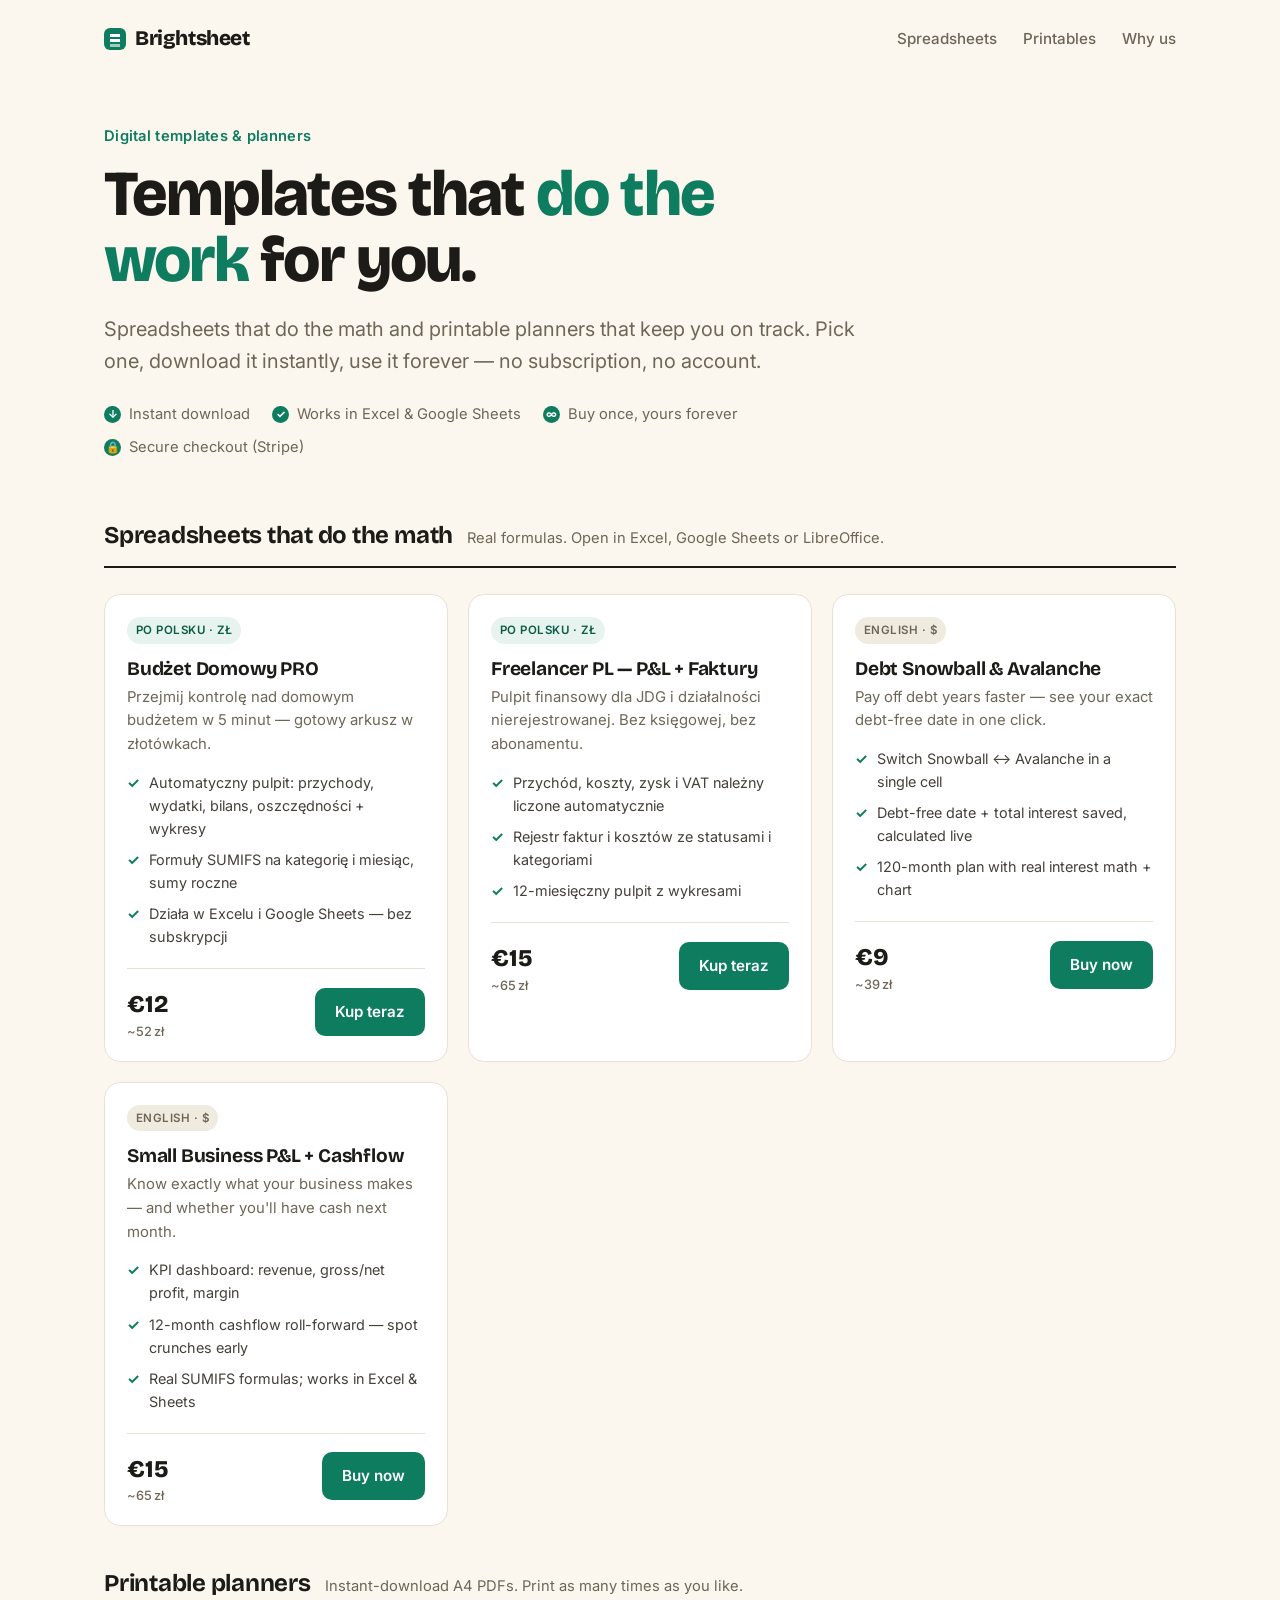
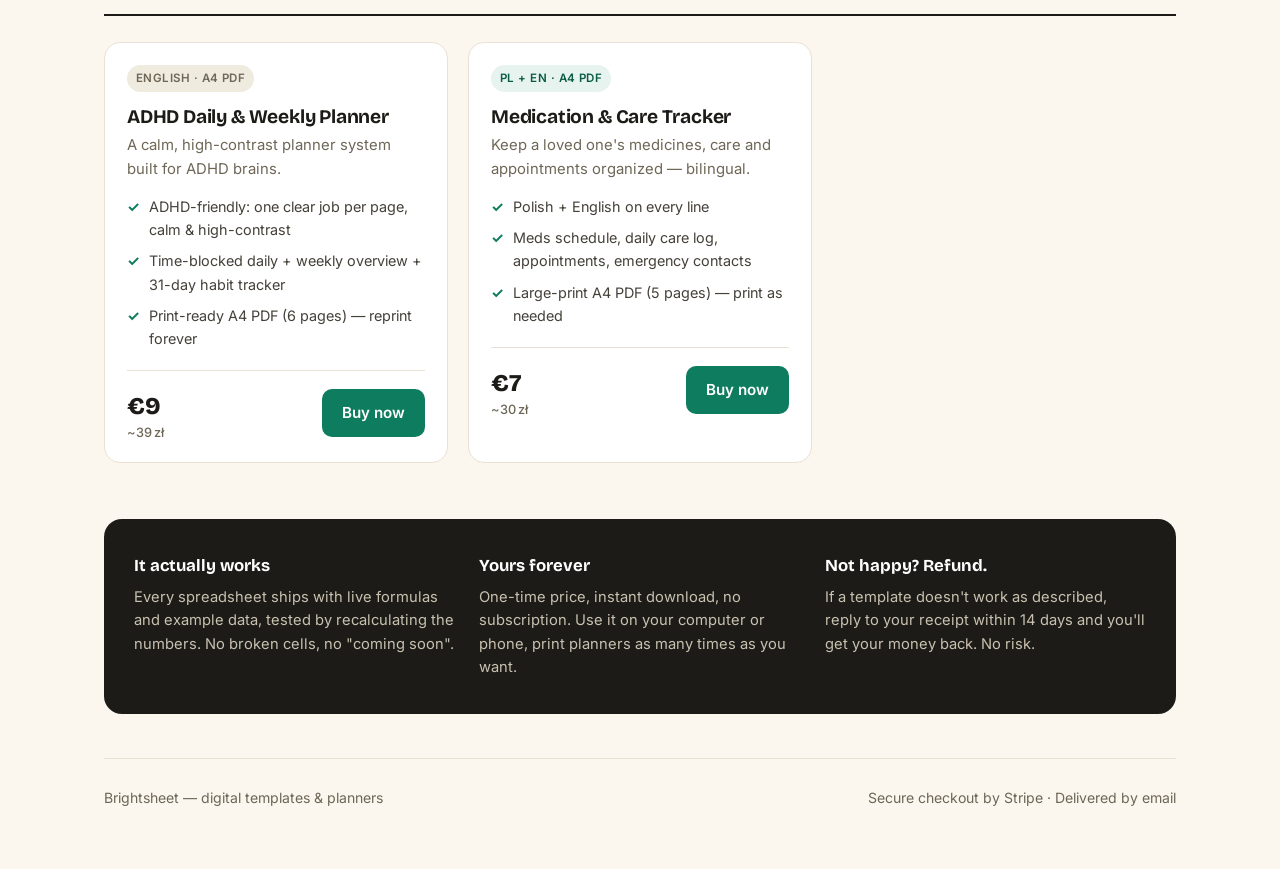
==== index.html @ 7591a25f "Brightsheet storefront: 6 digital products with live Stripe checkout Co-Authored-By: Claude Opus 4.8" ====
<!DOCTYPE html>
<html lang="en">
<head>
<script>document.documentElement.classList.add("js");</script>
<meta charset="UTF-8" />
<meta name="viewport" content="width=device-width, initial-scale=1.0" />
<title>Brightsheet — templates &amp; planners that do the work for you</title>
<meta name="description" content="Spreadsheets that do the math and printable planners that keep you on track. Instant download, works in Excel & Google Sheets, yours forever." />
<meta property="og:type" content="website" />
<meta property="og:title" content="Brightsheet — templates & planners that do the work for you" />
<meta property="og:description" content="Budget, freelancer P&L, debt payoff, small-business cashflow, ADHD planner, care tracker. Instant download. Works in Excel & Google Sheets." />
<meta property="og:url" content="https://dismaaay.github.io/brightsheet/" />
<meta name="twitter:card" content="summary_large_image" />
<link rel="preconnect" href="https://fonts.googleapis.com" />
<link rel="preconnect" href="https://fonts.gstatic.com" crossorigin />
<link href="https://fonts.googleapis.com/css2?family=Bricolage+Grotesque:opsz,wght@12..96,500;12..96,700;12..96,800&family=Inter:wght@400;500;600&display=swap" rel="stylesheet" />
<style>
  :root {
    --paper: #FBF7EF;
    --card: #FFFFFF;
    --ink: #1C1B17;
    --muted: #6E6757;
    --line: #E9E1D3;
    --green: #0E7C5E;
    --green-deep: #0A5C45;
    --amber: #E9A23B;
    --display: "Bricolage Grotesque", system-ui, sans-serif;
    --body: "Inter", system-ui, sans-serif;
    --maxw: 1120px;
  }
  * { box-sizing: border-box; margin: 0; padding: 0; }
  html { scroll-behavior: smooth; }
  body { background: var(--paper); color: var(--ink); font-family: var(--body); line-height: 1.6; -webkit-font-smoothing: antialiased; }
  ::selection { background: var(--green); color: #fff; }
  .wrap { max-width: var(--maxw); margin: 0 auto; padding: 0 24px; }
  a { color: inherit; }

  header.nav { display: flex; align-items: center; justify-content: space-between; padding: 22px 0; }
  .brand { font-family: var(--display); font-weight: 800; font-size: 1.3rem; letter-spacing: -0.02em; display: flex; align-items: center; gap: 9px; }
  .brand .mark { width: 22px; height: 22px; border-radius: 6px; background: var(--green); display: inline-block; position: relative; }
  .brand .mark::after { content: ""; position: absolute; inset: 6px 6px auto 6px; height: 3px; background: #fff; box-shadow: 0 5px 0 #fff, 0 10px 0 rgba(255,255,255,.6); }
  .nav .links a { text-decoration: none; color: var(--muted); margin-left: 22px; font-size: 0.95rem; font-weight: 500; }
  .nav .links a:hover { color: var(--ink); }
  @media (max-width: 620px){ .nav .links { display: none; } }

  /* hero */
  .hero { padding: 48px 0 26px; max-width: 760px; }
  .eyebrow { font-weight: 600; color: var(--green); letter-spacing: 0.02em; font-size: 0.92rem; }
  .hero h1 { font-family: var(--display); font-weight: 800; font-size: clamp(2.3rem, 6vw, 4rem); line-height: 1.03; letter-spacing: -0.03em; margin: 12px 0 0; }
  .hero h1 em { font-style: normal; color: var(--green); }
  .hero p { color: var(--muted); font-size: clamp(1.05rem, 1.7vw, 1.25rem); margin-top: 20px; max-width: 60ch; }
  .trust { display: flex; flex-wrap: wrap; gap: 10px 22px; margin-top: 26px; font-size: 0.92rem; color: var(--muted); }
  .trust span { display: inline-flex; align-items: center; gap: 8px; }
  .trust .tick { width: 17px; height: 17px; border-radius: 50%; background: var(--green); color: #fff; display: inline-grid; place-items: center; font-size: 11px; font-weight: 700; }

  /* category */
  .cat { padding: 30px 0 8px; }
  .cat-head { display: flex; align-items: baseline; gap: 14px; border-bottom: 2px solid var(--ink); padding-bottom: 12px; margin-bottom: 26px; }
  .cat-head h2 { font-family: var(--display); font-weight: 700; font-size: 1.5rem; letter-spacing: -0.01em; }
  .cat-head .note { color: var(--muted); font-size: 0.92rem; }

  .grid { display: grid; grid-template-columns: repeat(3, 1fr); gap: 20px; }
  @media (max-width: 900px){ .grid { grid-template-columns: 1fr 1fr; } }
  @media (max-width: 620px){ .grid { grid-template-columns: 1fr; } }

  .card { background: var(--card); border: 1px solid var(--line); border-radius: 16px; padding: 22px; display: flex; flex-direction: column; transition: transform .18s ease, box-shadow .18s ease; }
  .card:hover { transform: translateY(-3px); box-shadow: 0 18px 40px -22px rgba(28,27,23,.35); }
  .card .tag { align-self: flex-start; font-size: 0.72rem; font-weight: 600; letter-spacing: 0.04em; text-transform: uppercase; padding: 4px 9px; border-radius: 999px; background: #F0EBDF; color: var(--muted); }
  .card .tag.pl { background: #E7F3EE; color: var(--green-deep); }
  .card h3 { font-family: var(--display); font-weight: 700; font-size: 1.2rem; letter-spacing: -0.01em; margin: 14px 0 6px; line-height: 1.15; }
  .card .sub { color: var(--muted); font-size: 0.93rem; }
  .card ul { list-style: none; margin: 14px 0 0; display: flex; flex-direction: column; gap: 8px; }
  .card li { position: relative; padding-left: 22px; font-size: 0.9rem; color: #45413a; }
  .card li::before { content: "✓"; position: absolute; left: 0; color: var(--green); font-weight: 700; }
  .card .buy { margin-top: 20px; display: flex; align-items: center; justify-content: space-between; gap: 12px; padding-top: 16px; border-top: 1px solid var(--line); }
  .price { font-family: var(--display); font-weight: 800; font-size: 1.5rem; letter-spacing: -0.01em; }
  .price small { font-family: var(--body); font-weight: 500; font-size: 0.8rem; color: var(--muted); display: block; line-height: 1; margin-top: 2px; }
  .btn { background: var(--green); color: #fff; text-decoration: none; font-weight: 600; font-size: 0.95rem; padding: 12px 20px; border-radius: 10px; white-space: nowrap; transition: background .18s; }
  .btn:hover { background: var(--green-deep); }

  /* guarantee band */
  .band { margin: 48px 0 10px; background: var(--ink); color: #F5F0E6; border-radius: 18px; padding: 34px 30px; display: grid; grid-template-columns: repeat(3,1fr); gap: 24px; }
  @media (max-width: 760px){ .band { grid-template-columns: 1fr; } }
  .band h4 { font-family: var(--display); font-weight: 700; font-size: 1.05rem; margin-bottom: 6px; color: #fff; }
  .band p { color: #C9C1B0; font-size: 0.92rem; }

  footer { margin-top: 44px; padding: 28px 0 60px; border-top: 1px solid var(--line); color: var(--muted); font-size: 0.88rem; display: flex; justify-content: space-between; flex-wrap: wrap; gap: 10px; }

  html.js .reveal { opacity: 0; transform: translateY(16px); transition: opacity .6s ease, transform .6s ease; }
  html.js .reveal.in { opacity: 1; transform: none; }
  @media (prefers-reduced-motion: reduce){ *,*::before,*::after{ animation:none!important; transition:none!important; } html.js .reveal{ opacity:1; transform:none; } html{ scroll-behavior:auto; } }
  :focus-visible { outline: 2px solid var(--green); outline-offset: 3px; border-radius: 6px; }
</style>
</head>
<body>
<div class="wrap">
  <header class="nav">
    <div class="brand"><span class="mark" aria-hidden="true"></span> Brightsheet</div>
    <nav class="links" aria-label="Primary">
      <a href="#spreadsheets">Spreadsheets</a>
      <a href="#printables">Printables</a>
      <a href="#guarantee">Why us</a>
    </nav>
  </header>

  <section class="hero">
    <div class="eyebrow">Digital templates &amp; planners</div>
    <h1>Templates that <em>do the work</em> for you.</h1>
    <p>Spreadsheets that do the math and printable planners that keep you on track. Pick one, download it instantly, use it forever — no subscription, no account.</p>
    <div class="trust">
      <span><span class="tick">↓</span> Instant download</span>
      <span><span class="tick">✓</span> Works in Excel &amp; Google Sheets</span>
      <span><span class="tick">∞</span> Buy once, yours forever</span>
      <span><span class="tick">🔒</span> Secure checkout (Stripe)</span>
    </div>
  </section>

  <!-- SPREADSHEETS -->
  <section class="cat" id="spreadsheets">
    <div class="cat-head"><h2>Spreadsheets that do the math</h2><span class="note">Real formulas. Open in Excel, Google Sheets or LibreOffice.</span></div>
    <div class="grid">

      <article class="card reveal">
        <span class="tag pl">Po polsku · zł</span>
        <h3>Budżet Domowy PRO</h3>
        <p class="sub">Przejmij kontrolę nad domowym budżetem w 5 minut — gotowy arkusz w złotówkach.</p>
        <ul>
          <li>Automatyczny pulpit: przychody, wydatki, bilans, oszczędności + wykresy</li>
          <li>Formuły SUMIFS na kategorię i miesiąc, sumy roczne</li>
          <li>Działa w Excelu i Google Sheets — bez subskrypcji</li>
        </ul>
        <div class="buy">
          <div class="price">€12<small>~52 zł</small></div>
          <a class="btn" href="https://buy.stripe.com/14A3cwc358R63Hp0Ov1gs04">Kup teraz</a>
        </div>
      </article>

      <article class="card reveal">
        <span class="tag pl">Po polsku · zł</span>
        <h3>Freelancer PL — P&amp;L + Faktury</h3>
        <p class="sub">Pulpit finansowy dla JDG i działalności nierejestrowanej. Bez księgowej, bez abonamentu.</p>
        <ul>
          <li>Przychód, koszty, zysk i VAT należny liczone automatycznie</li>
          <li>Rejestr faktur i kosztów ze statusami i kategoriami</li>
          <li>12-miesięczny pulpit z wykresami</li>
        </ul>
        <div class="buy">
          <div class="price">€15<small>~65 zł</small></div>
          <a class="btn" href="https://buy.stripe.com/bJecN6ffh4AQcdV8gX1gs05">Kup teraz</a>
        </div>
      </article>

      <article class="card reveal">
        <span class="tag">English · $</span>
        <h3>Debt Snowball &amp; Avalanche</h3>
        <p class="sub">Pay off debt years faster — see your exact debt-free date in one click.</p>
        <ul>
          <li>Switch Snowball ↔ Avalanche in a single cell</li>
          <li>Debt-free date + total interest saved, calculated live</li>
          <li>120-month plan with real interest math + chart</li>
        </ul>
        <div class="buy">
          <div class="price">€9<small>~39 zł</small></div>
          <a class="btn" href="https://buy.stripe.com/5kQ00k6IL5EU4Lt0Ov1gs06">Buy now</a>
        </div>
      </article>

      <article class="card reveal">
        <span class="tag">English · $</span>
        <h3>Small Business P&amp;L + Cashflow</h3>
        <p class="sub">Know exactly what your business makes — and whether you'll have cash next month.</p>
        <ul>
          <li>KPI dashboard: revenue, gross/net profit, margin</li>
          <li>12-month cashflow roll-forward — spot crunches early</li>
          <li>Real SUMIFS formulas; works in Excel &amp; Sheets</li>
        </ul>
        <div class="buy">
          <div class="price">€15<small>~65 zł</small></div>
          <a class="btn" href="https://buy.stripe.com/9B66oI3wz2sI7XFgNt1gs09">Buy now</a>
        </div>
      </article>

    </div>
  </section>

  <!-- PRINTABLES -->
  <section class="cat" id="printables">
    <div class="cat-head"><h2>Printable planners</h2><span class="note">Instant-download A4 PDFs. Print as many times as you like.</span></div>
    <div class="grid">

      <article class="card reveal">
        <span class="tag">English · A4 PDF</span>
        <h3>ADHD Daily &amp; Weekly Planner</h3>
        <p class="sub">A calm, high-contrast planner system built for ADHD brains.</p>
        <ul>
          <li>ADHD-friendly: one clear job per page, calm &amp; high-contrast</li>
          <li>Time-blocked daily + weekly overview + 31-day habit tracker</li>
          <li>Print-ready A4 PDF (6 pages) — reprint forever</li>
        </ul>
        <div class="buy">
          <div class="price">€9<small>~39 zł</small></div>
          <a class="btn" href="https://buy.stripe.com/3cI9AU0kn3wMgubgNt1gs07">Buy now</a>
        </div>
      </article>

      <article class="card reveal">
        <span class="tag pl">PL + EN · A4 PDF</span>
        <h3>Medication &amp; Care Tracker</h3>
        <p class="sub">Keep a loved one's medicines, care and appointments organized — bilingual.</p>
        <ul>
          <li>Polish + English on every line</li>
          <li>Meds schedule, daily care log, appointments, emergency contacts</li>
          <li>Large-print A4 PDF (5 pages) — print as needed</li>
        </ul>
        <div class="buy">
          <div class="price">€7<small>~30 zł</small></div>
          <a class="btn" href="https://buy.stripe.com/dRm7sM0kn9VacdV2WD1gs08">Buy now</a>
        </div>
      </article>

    </div>
  </section>

  <!-- GUARANTEE -->
  <section class="band" id="guarantee">
    <div>
      <h4>It actually works</h4>
      <p>Every spreadsheet ships with live formulas and example data, tested by recalculating the numbers. No broken cells, no "coming soon".</p>
    </div>
    <div>
      <h4>Yours forever</h4>
      <p>One-time price, instant download, no subscription. Use it on your computer or phone, print planners as many times as you want.</p>
    </div>
    <div>
      <h4>Not happy? Refund.</h4>
      <p>If a template doesn't work as described, reply to your receipt within 14 days and you'll get your money back. No risk.</p>
    </div>
  </section>

  <footer>
    <span>Brightsheet — digital templates &amp; planners</span>
    <span>Secure checkout by Stripe · Delivered by email</span>
  </footer>
</div>
<script>
  (function(){ var io=new IntersectionObserver(function(es){es.forEach(function(e){if(e.isIntersecting){e.target.classList.add("in");io.unobserve(e.target);}})},{threshold:0.12}); document.querySelectorAll(".reveal").forEach(function(el){io.observe(el);}); })();
</script>
</body>
</html>
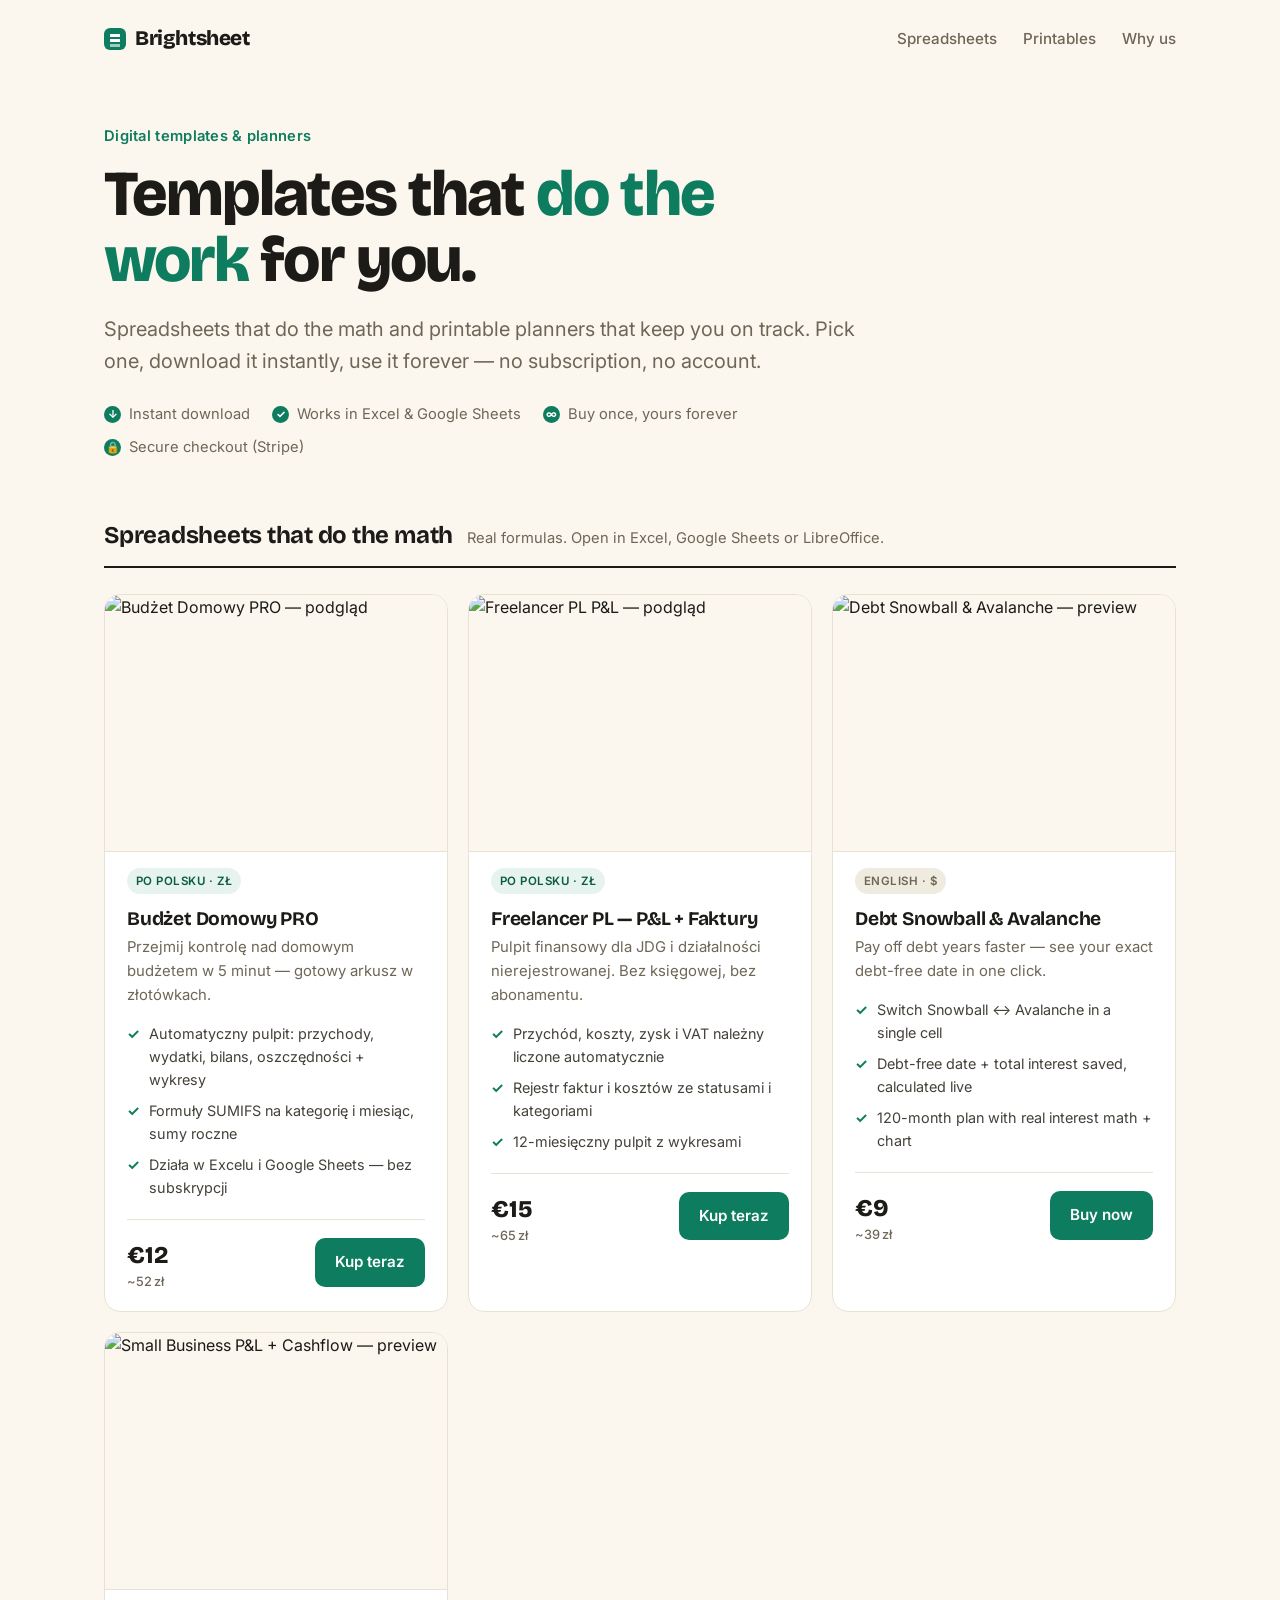
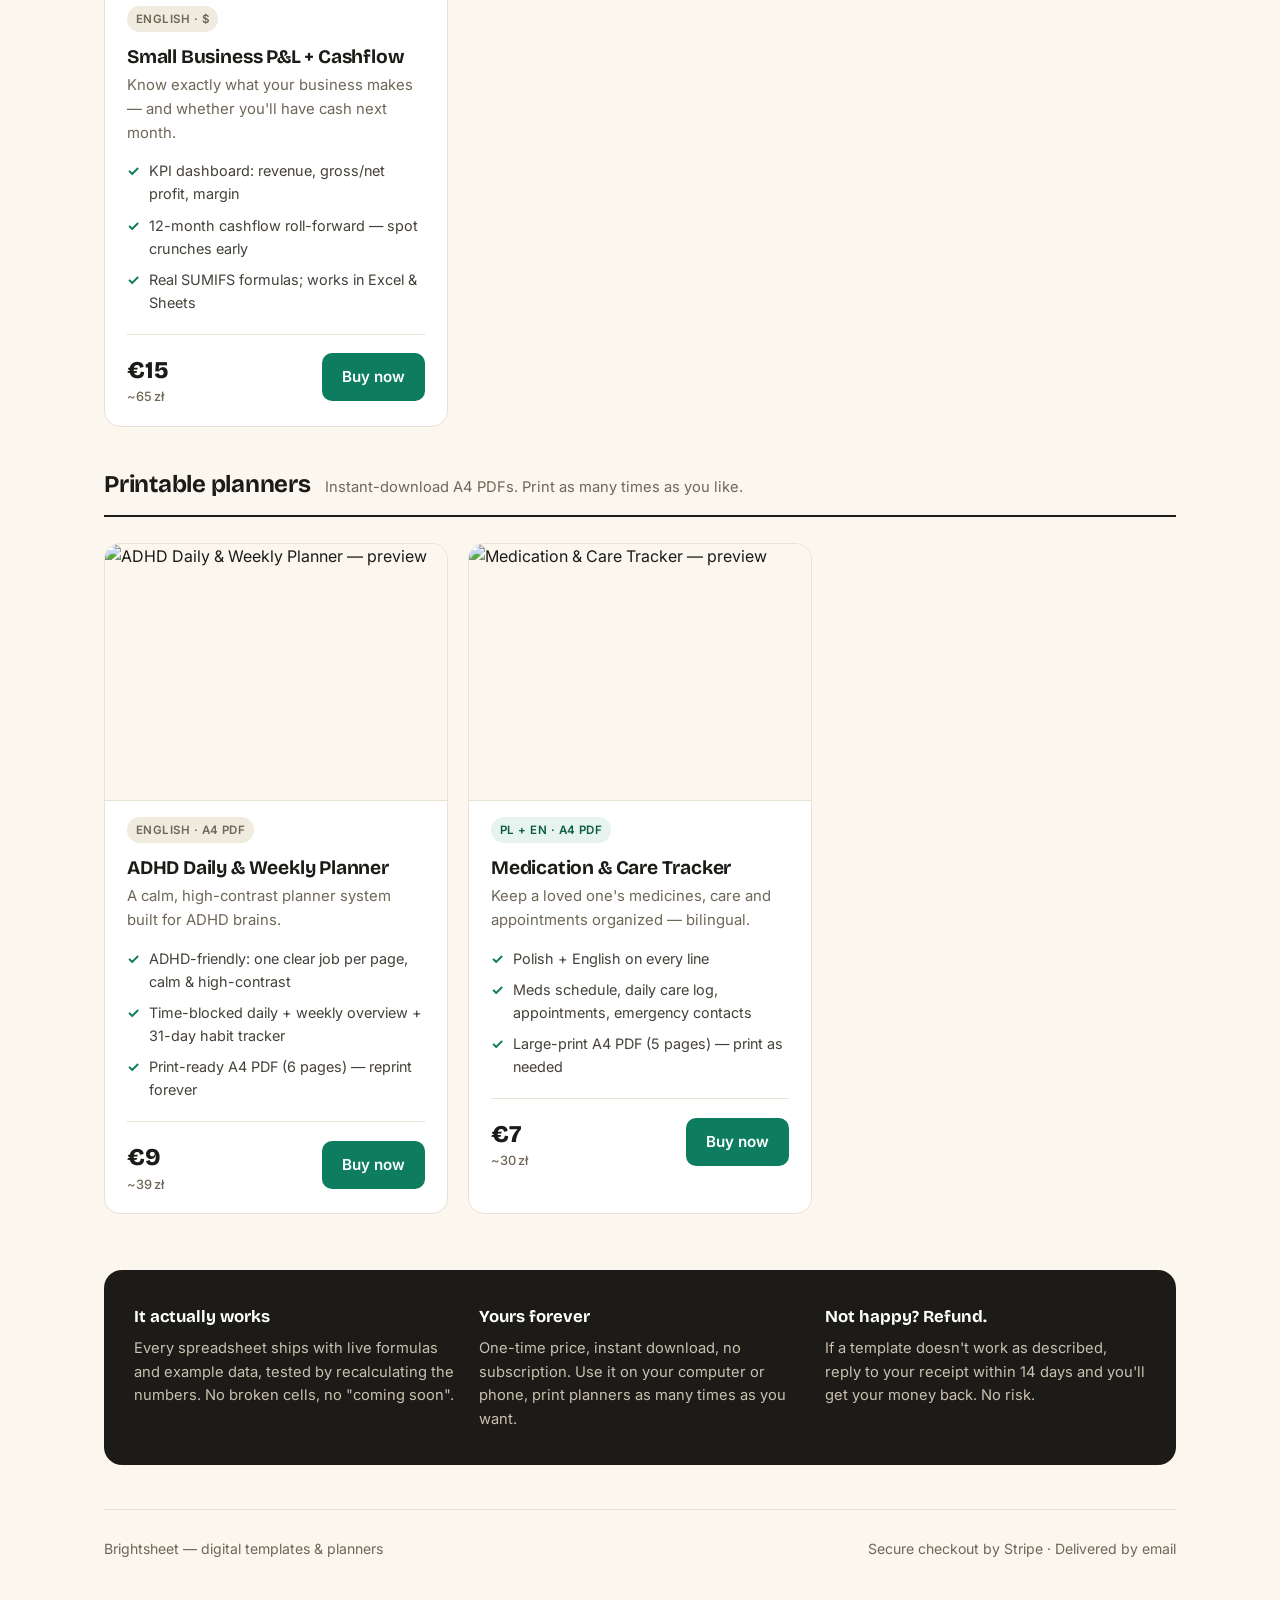
==== commit 5ba295ad: "Add product cover images to store cards" ====
--- a/index.html
+++ b/index.html
@@ -67,6 +67,7 @@
   .card:hover { transform: translateY(-3px); box-shadow: 0 18px 40px -22px rgba(28,27,23,.35); }
   .card .tag { align-self: flex-start; font-size: 0.72rem; font-weight: 600; letter-spacing: 0.04em; text-transform: uppercase; padding: 4px 9px; border-radius: 999px; background: #F0EBDF; color: var(--muted); }
   .card .tag.pl { background: #E7F3EE; color: var(--green-deep); }
+  .card .thumb { width: calc(100% + 44px); margin: -22px -22px 16px -22px; display: block; aspect-ratio: 1200 / 900; object-fit: cover; border-radius: 15px 15px 0 0; border-bottom: 1px solid var(--line); background: var(--paper); }
   .card h3 { font-family: var(--display); font-weight: 700; font-size: 1.2rem; letter-spacing: -0.01em; margin: 14px 0 6px; line-height: 1.15; }
   .card .sub { color: var(--muted); font-size: 0.93rem; }
   .card ul { list-style: none; margin: 14px 0 0; display: flex; flex-direction: column; gap: 8px; }
@@ -121,6 +122,7 @@
     <div class="grid">
 
       <article class="card reveal">
+        <img class="thumb" src="img/budzet-domowy-pro.png" alt="Budżet Domowy PRO — podgląd" loading="lazy" />
         <span class="tag pl">Po polsku · zł</span>
         <h3>Budżet Domowy PRO</h3>
         <p class="sub">Przejmij kontrolę nad domowym budżetem w 5 minut — gotowy arkusz w złotówkach.</p>
@@ -136,6 +138,7 @@
       </article>
 
       <article class="card reveal">
+        <img class="thumb" src="img/freelancer-pl-pnl.png" alt="Freelancer PL P&amp;L — podgląd" loading="lazy" />
         <span class="tag pl">Po polsku · zł</span>
         <h3>Freelancer PL — P&amp;L + Faktury</h3>
         <p class="sub">Pulpit finansowy dla JDG i działalności nierejestrowanej. Bez księgowej, bez abonamentu.</p>
@@ -151,6 +154,7 @@
       </article>
 
       <article class="card reveal">
+        <img class="thumb" src="img/debt-snowball.png" alt="Debt Snowball &amp; Avalanche — preview" loading="lazy" />
         <span class="tag">English · $</span>
         <h3>Debt Snowball &amp; Avalanche</h3>
         <p class="sub">Pay off debt years faster — see your exact debt-free date in one click.</p>
@@ -166,6 +170,7 @@
       </article>
 
       <article class="card reveal">
+        <img class="thumb" src="img/smallbiz-pnl-en.png" alt="Small Business P&amp;L + Cashflow — preview" loading="lazy" />
         <span class="tag">English · $</span>
         <h3>Small Business P&amp;L + Cashflow</h3>
         <p class="sub">Know exactly what your business makes — and whether you'll have cash next month.</p>
@@ -189,6 +194,7 @@
     <div class="grid">
 
       <article class="card reveal">
+        <img class="thumb" src="img/adhd-daily-planner.png" alt="ADHD Daily &amp; Weekly Planner — preview" loading="lazy" />
         <span class="tag">English · A4 PDF</span>
         <h3>ADHD Daily &amp; Weekly Planner</h3>
         <p class="sub">A calm, high-contrast planner system built for ADHD brains.</p>
@@ -204,6 +210,7 @@
       </article>
 
       <article class="card reveal">
+        <img class="thumb" src="img/care-med-tracker.png" alt="Medication &amp; Care Tracker — preview" loading="lazy" />
         <span class="tag pl">PL + EN · A4 PDF</span>
         <h3>Medication &amp; Care Tracker</h3>
         <p class="sub">Keep a loved one's medicines, care and appointments organized — bilingual.</p>
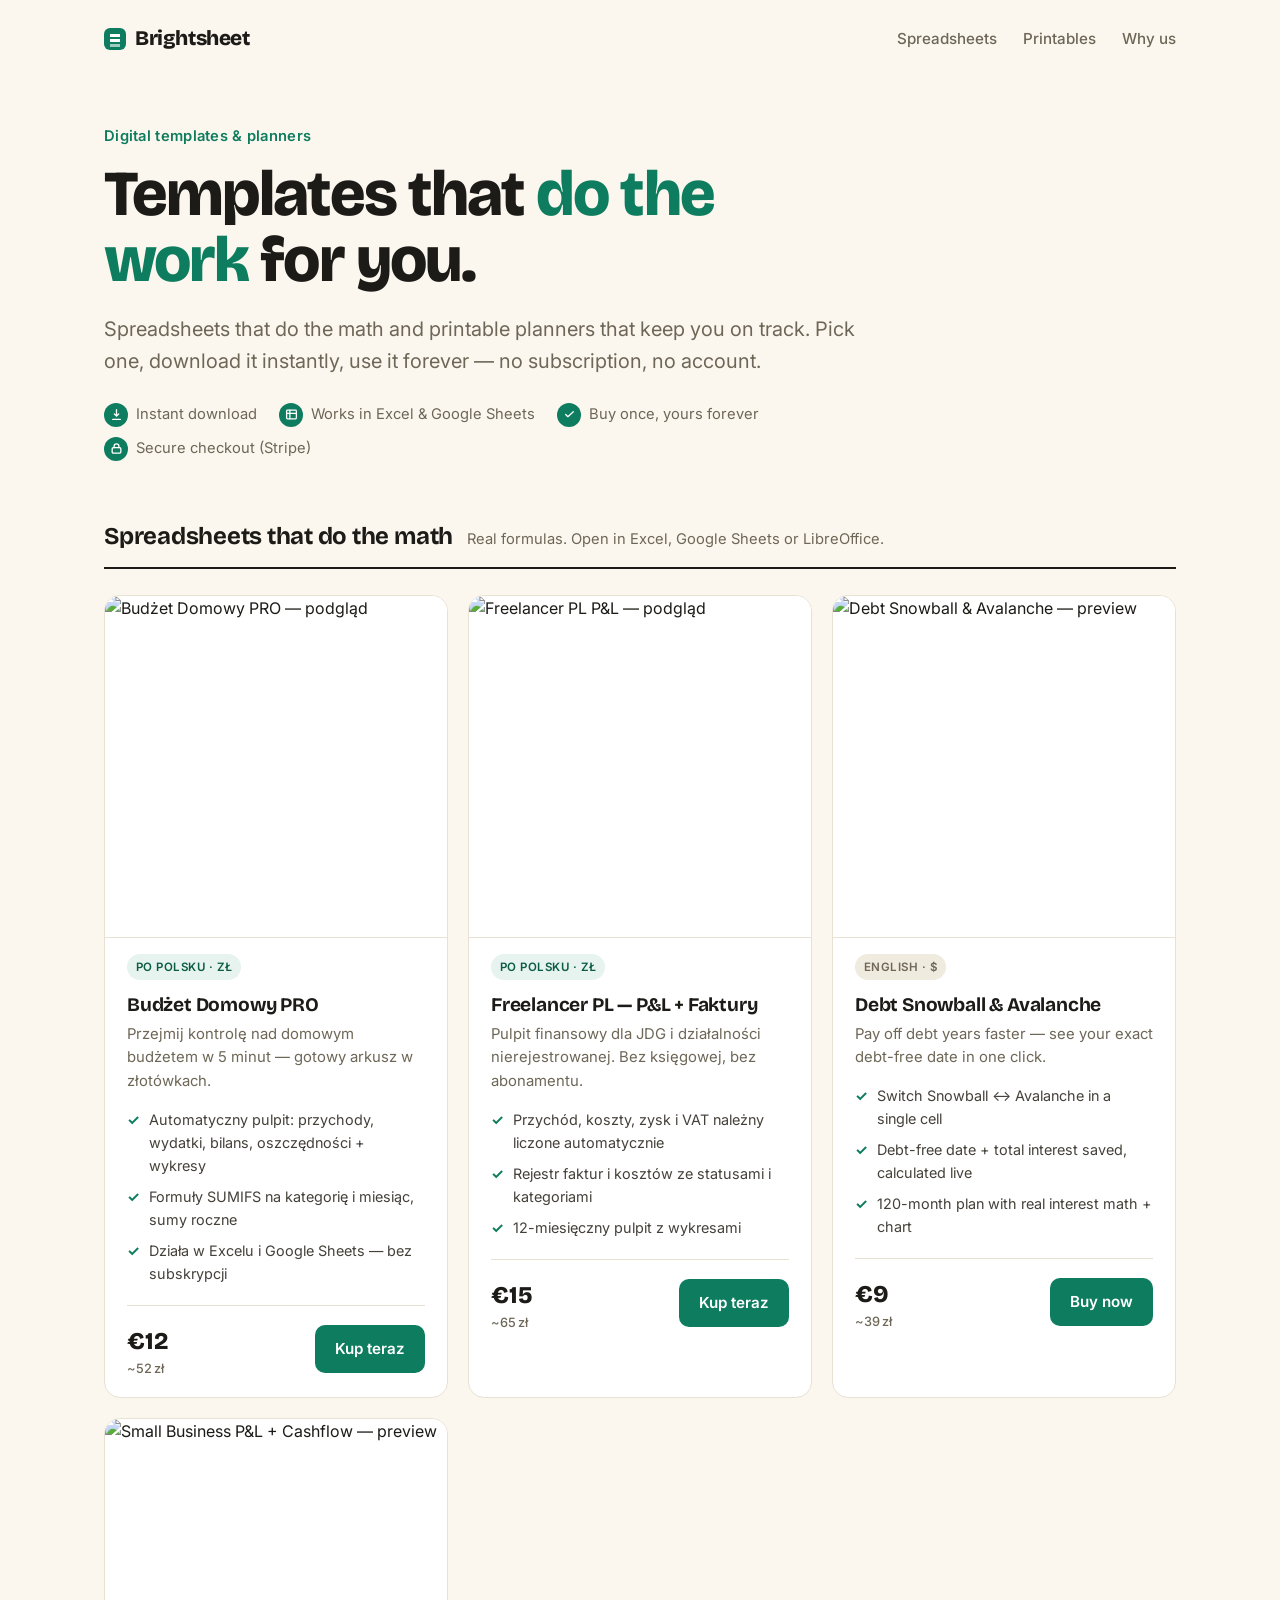
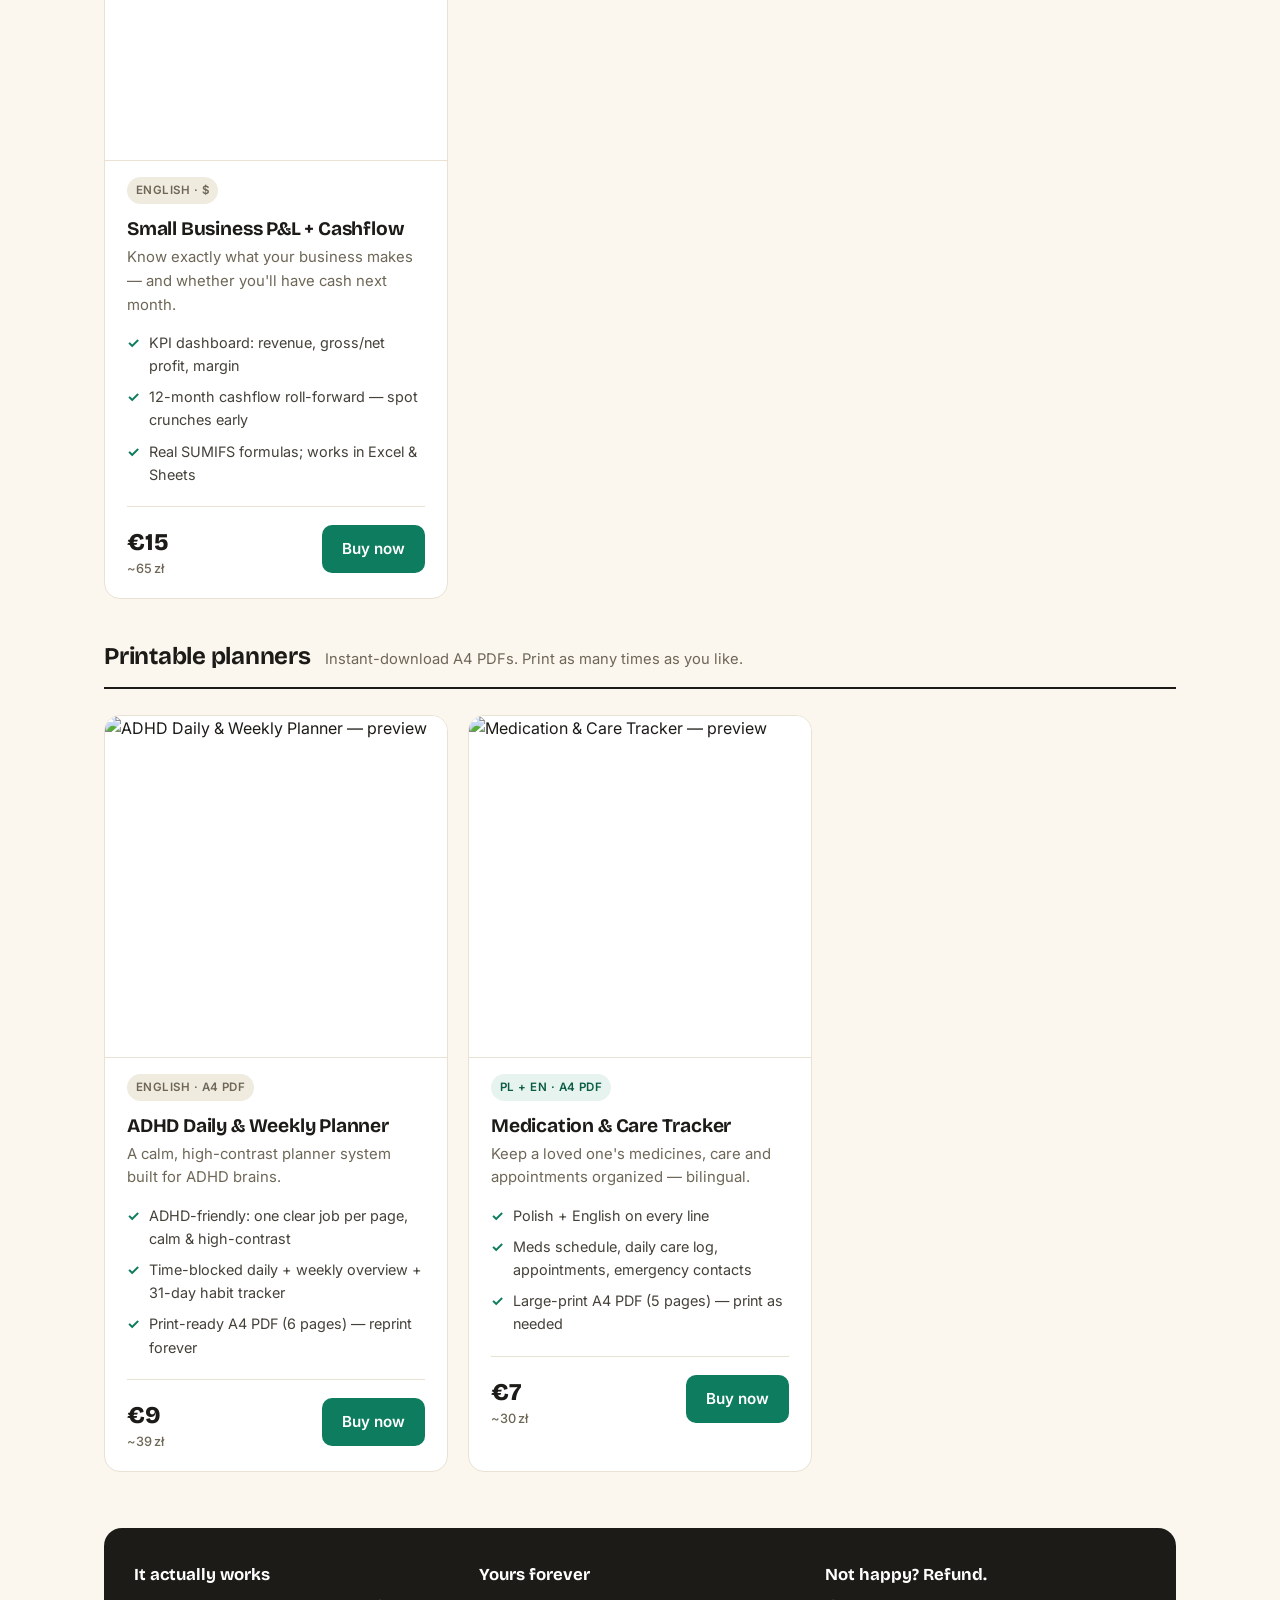
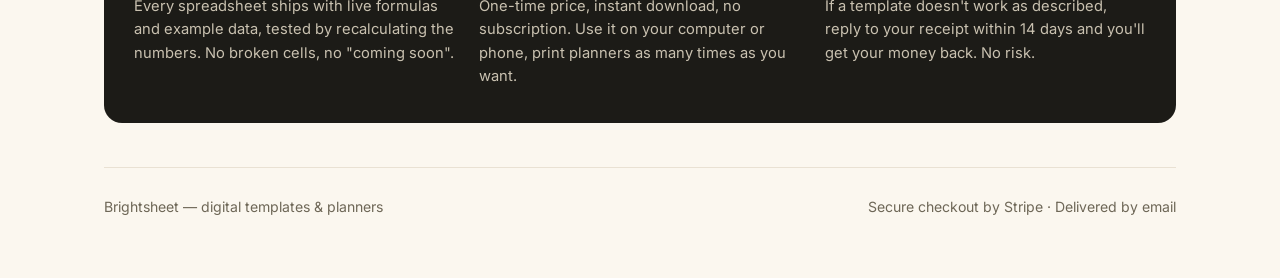
==== commit 53737724: "No-slop pass: real product-render thumbnails + SVG trust icons (square peek)" ====
--- a/index.html
+++ b/index.html
@@ -51,7 +51,9 @@
   .hero p { color: var(--muted); font-size: clamp(1.05rem, 1.7vw, 1.25rem); margin-top: 20px; max-width: 60ch; }
   .trust { display: flex; flex-wrap: wrap; gap: 10px 22px; margin-top: 26px; font-size: 0.92rem; color: var(--muted); }
   .trust span { display: inline-flex; align-items: center; gap: 8px; }
-  .trust .tick { width: 17px; height: 17px; border-radius: 50%; background: var(--green); color: #fff; display: inline-grid; place-items: center; font-size: 11px; font-weight: 700; }
+  .trust .tick { width: 24px; height: 24px; border-radius: 50%; background: var(--green); color: #fff; display: inline-grid; place-items: center; flex: none; }
+  .trust .tick svg { width: 13px; height: 13px; stroke: #fff; fill: none; stroke-width: 2.4; stroke-linecap: round; stroke-linejoin: round; }
+  .trust span { line-height: 1.2; }
 
   /* category */
   .cat { padding: 30px 0 8px; }
@@ -67,7 +69,7 @@
   .card:hover { transform: translateY(-3px); box-shadow: 0 18px 40px -22px rgba(28,27,23,.35); }
   .card .tag { align-self: flex-start; font-size: 0.72rem; font-weight: 600; letter-spacing: 0.04em; text-transform: uppercase; padding: 4px 9px; border-radius: 999px; background: #F0EBDF; color: var(--muted); }
   .card .tag.pl { background: #E7F3EE; color: var(--green-deep); }
-  .card .thumb { width: calc(100% + 44px); margin: -22px -22px 16px -22px; display: block; aspect-ratio: 1200 / 900; object-fit: cover; border-radius: 15px 15px 0 0; border-bottom: 1px solid var(--line); background: var(--paper); }
+  .card .thumb { width: calc(100% + 44px); margin: -22px -22px 16px -22px; display: block; aspect-ratio: 1 / 1; object-fit: cover; object-position: top center; border-radius: 15px 15px 0 0; border-bottom: 1px solid var(--line); background: #fff; }
   .card h3 { font-family: var(--display); font-weight: 700; font-size: 1.2rem; letter-spacing: -0.01em; margin: 14px 0 6px; line-height: 1.15; }
   .card .sub { color: var(--muted); font-size: 0.93rem; }
   .card ul { list-style: none; margin: 14px 0 0; display: flex; flex-direction: column; gap: 8px; }
@@ -109,10 +111,10 @@
     <h1>Templates that <em>do the work</em> for you.</h1>
     <p>Spreadsheets that do the math and printable planners that keep you on track. Pick one, download it instantly, use it forever — no subscription, no account.</p>
     <div class="trust">
-      <span><span class="tick">↓</span> Instant download</span>
-      <span><span class="tick">✓</span> Works in Excel &amp; Google Sheets</span>
-      <span><span class="tick">∞</span> Buy once, yours forever</span>
-      <span><span class="tick">🔒</span> Secure checkout (Stripe)</span>
+      <span><span class="tick"><svg viewBox="0 0 24 24"><path d="M12 3v12m0 0l-4-4m4 4l4-4M5 21h14"/></svg></span> Instant download</span>
+      <span><span class="tick"><svg viewBox="0 0 24 24"><rect x="3" y="4" width="18" height="16" rx="1.5"/><path d="M3 10h18M9 4v16"/></svg></span> Works in Excel &amp; Google Sheets</span>
+      <span><span class="tick"><svg viewBox="0 0 24 24"><path d="M5 12l4 4L19 7"/></svg></span> Buy once, yours forever</span>
+      <span><span class="tick"><svg viewBox="0 0 24 24"><rect x="4" y="10.5" width="16" height="10" rx="2"/><path d="M7.5 10.5V8a4.5 4.5 0 019 0v2.5"/></svg></span> Secure checkout (Stripe)</span>
     </div>
   </section>
 
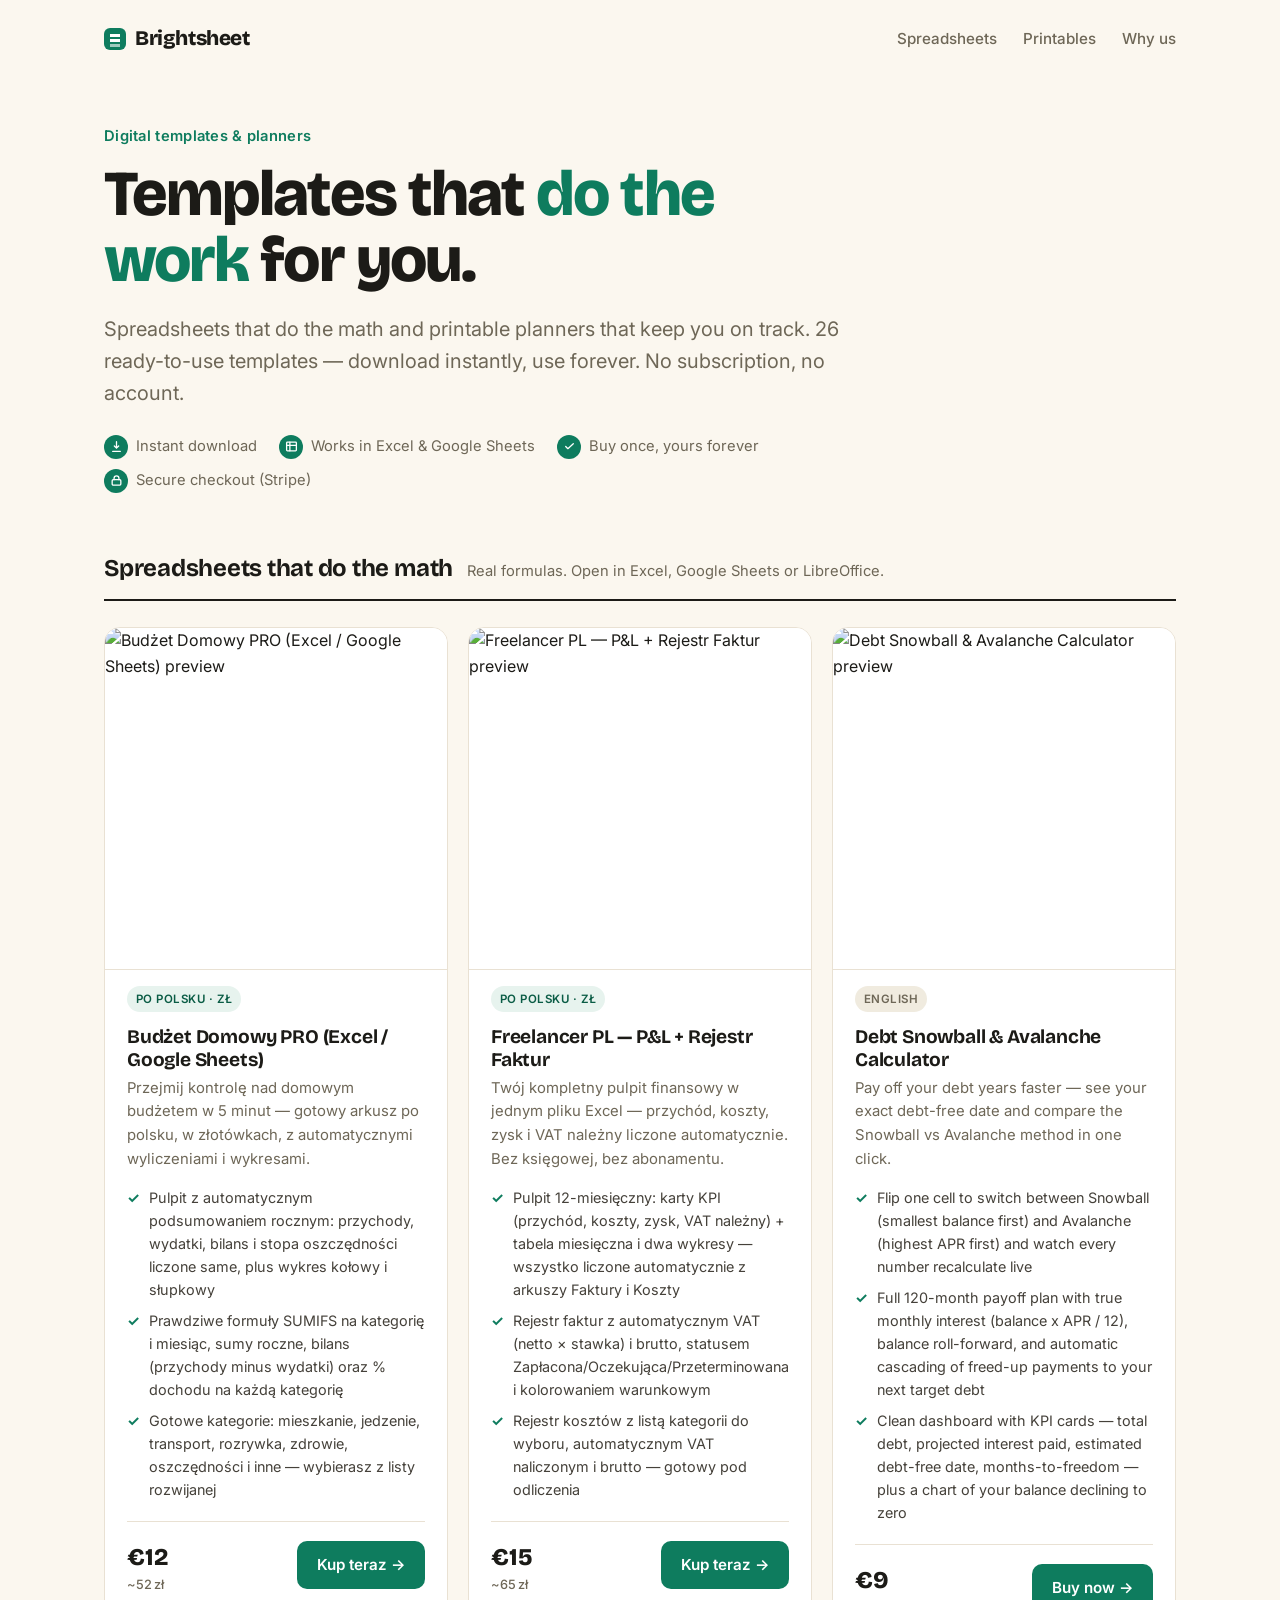
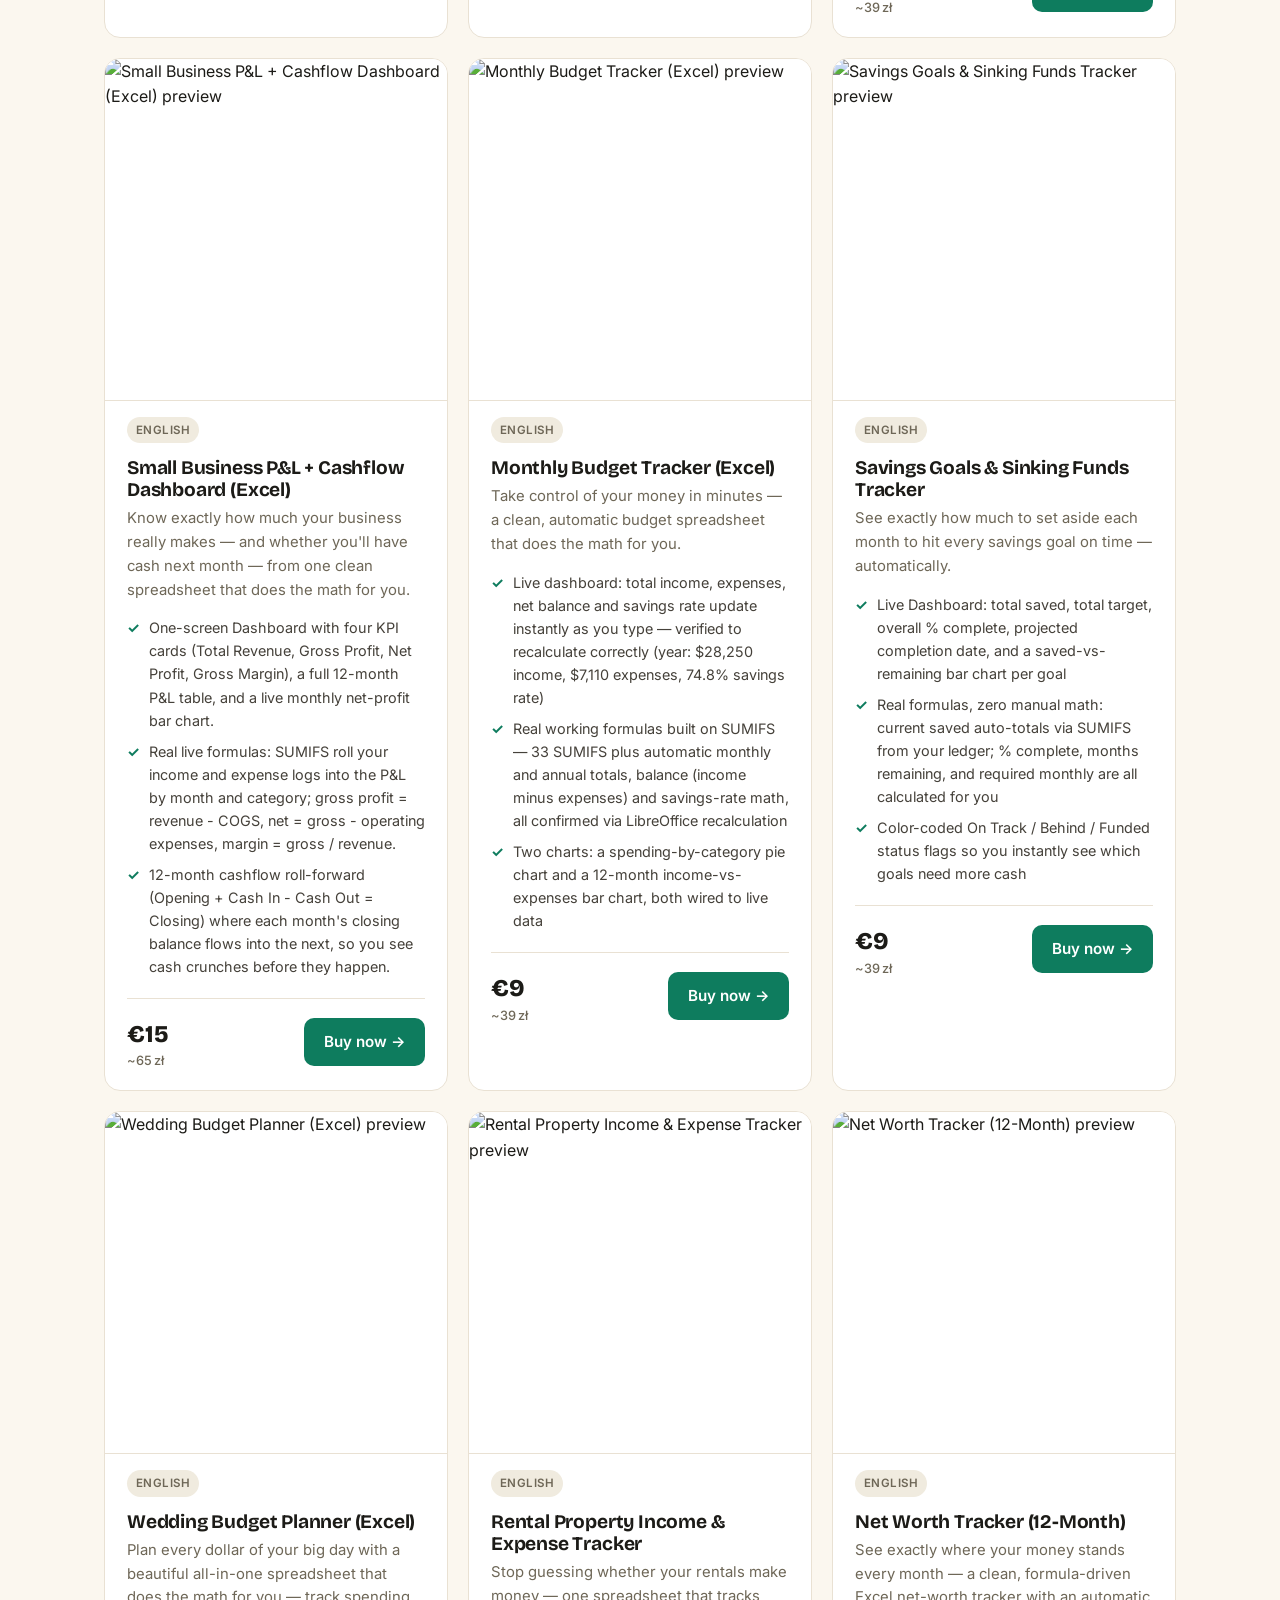
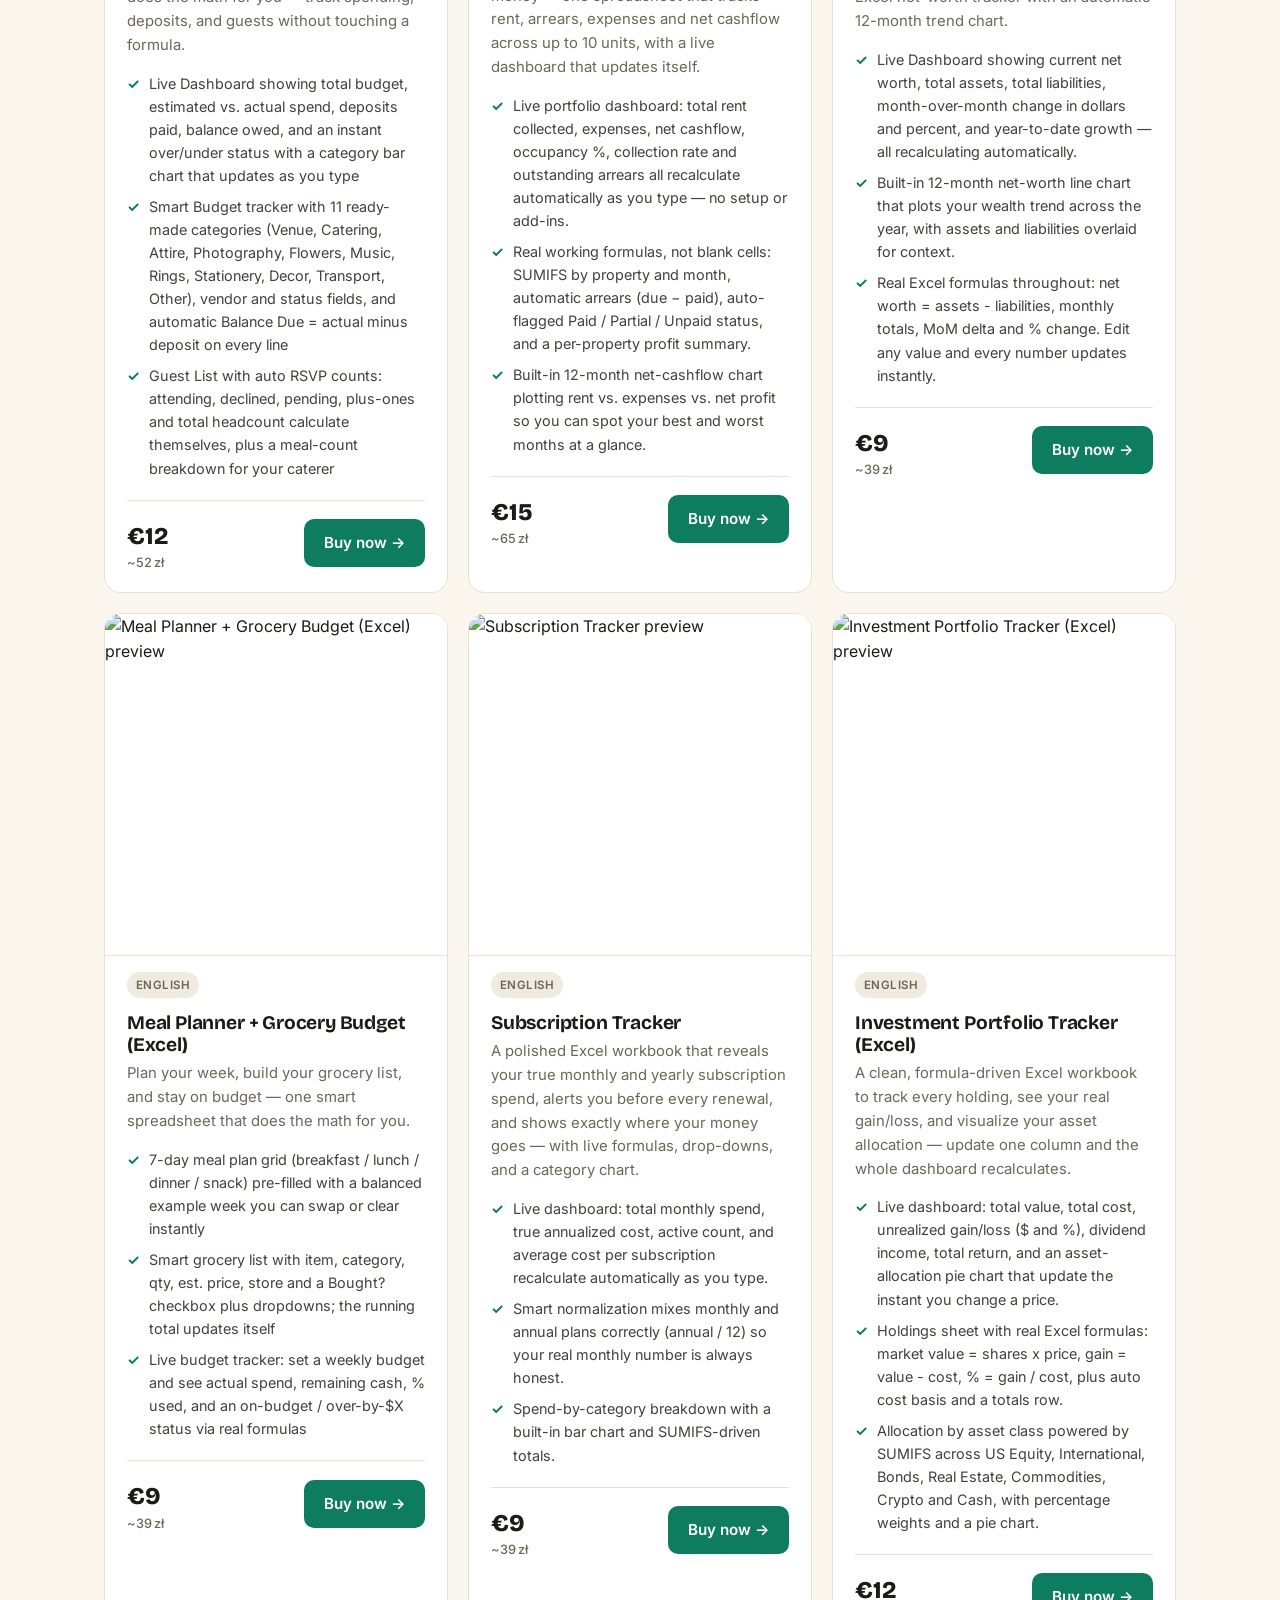
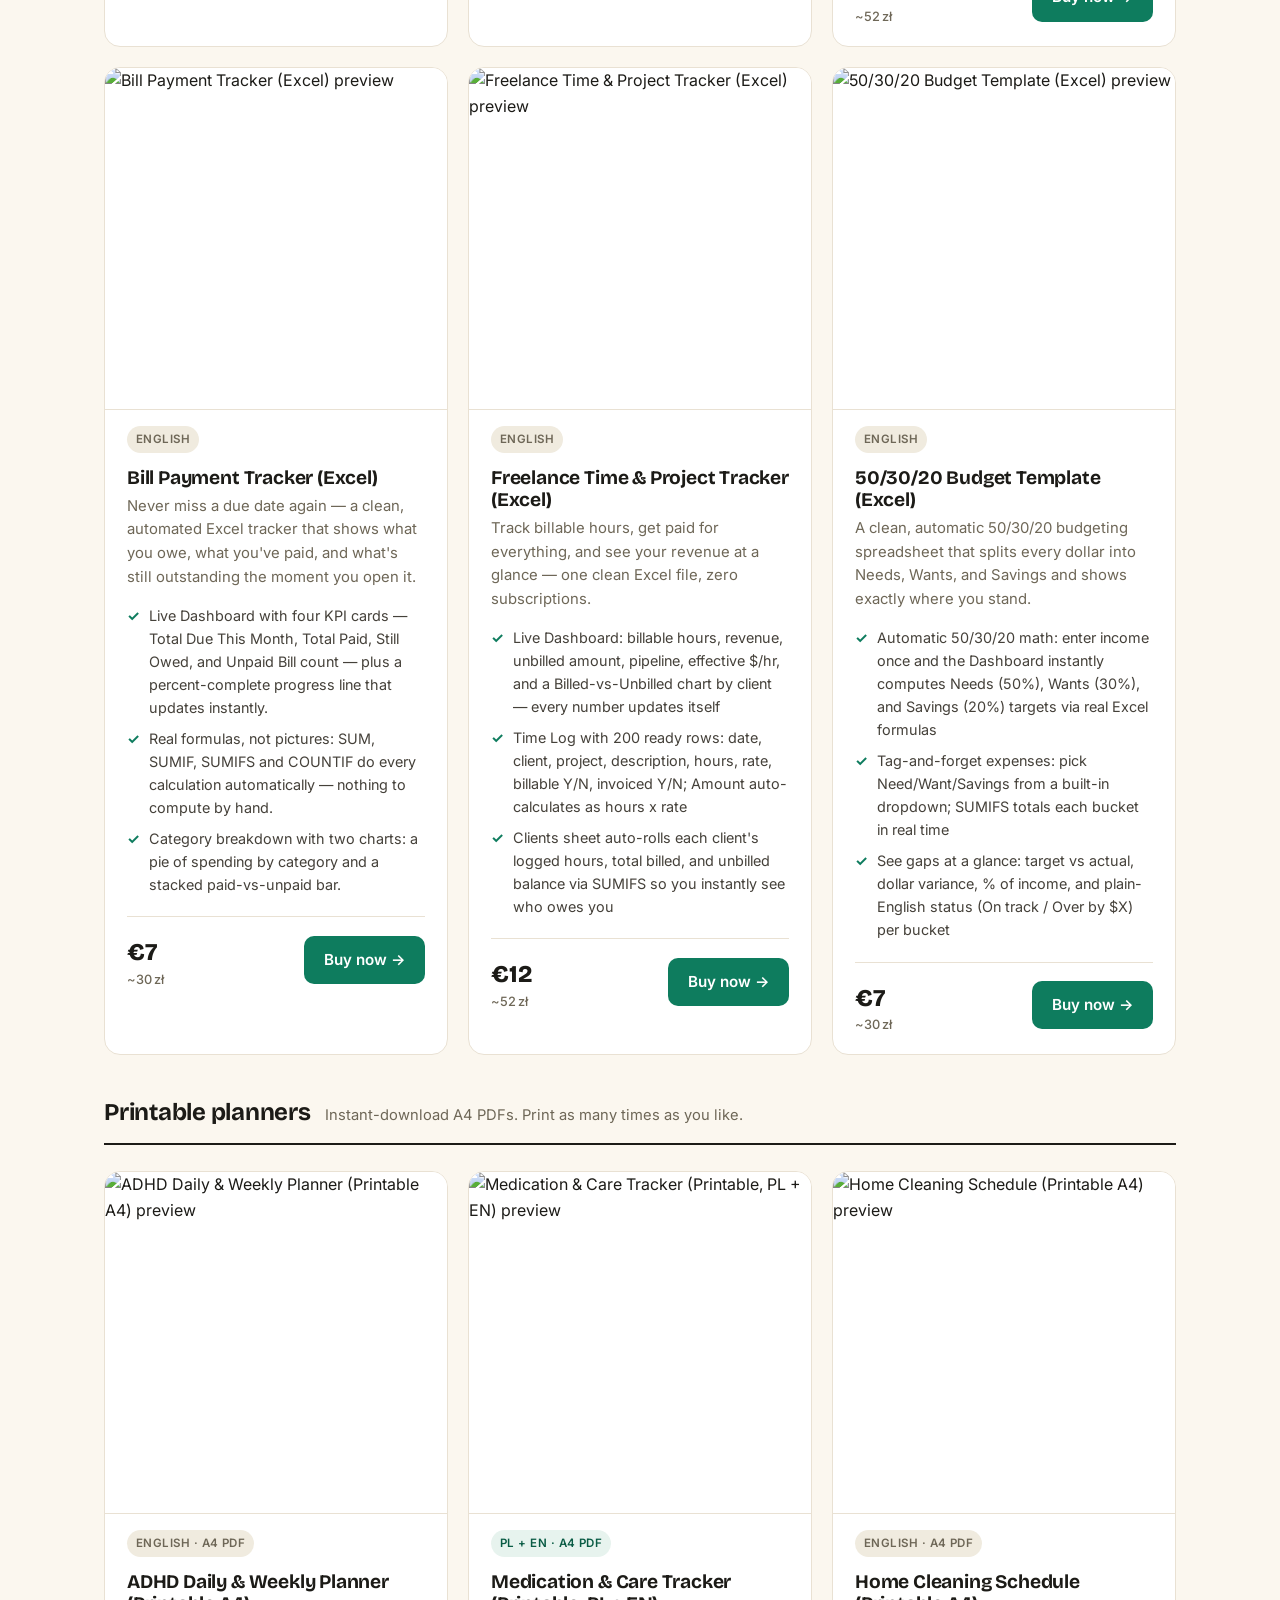
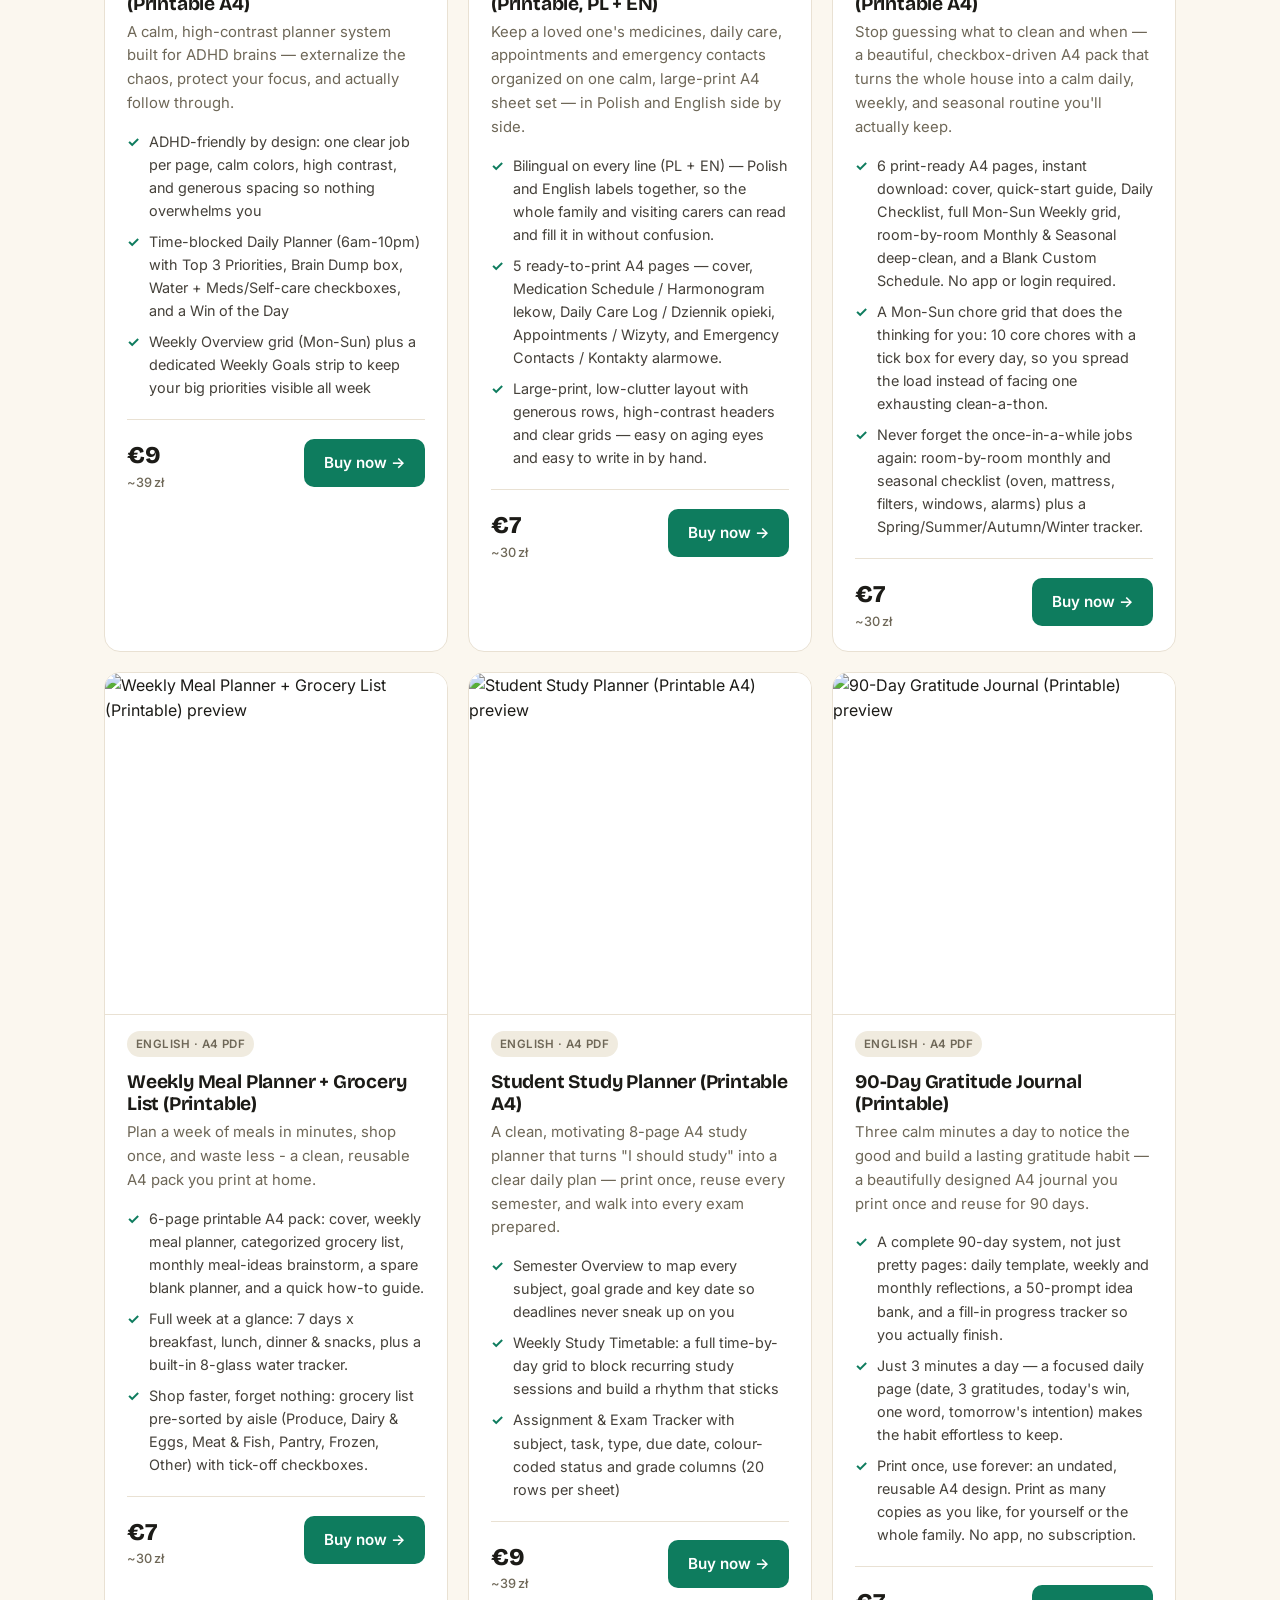
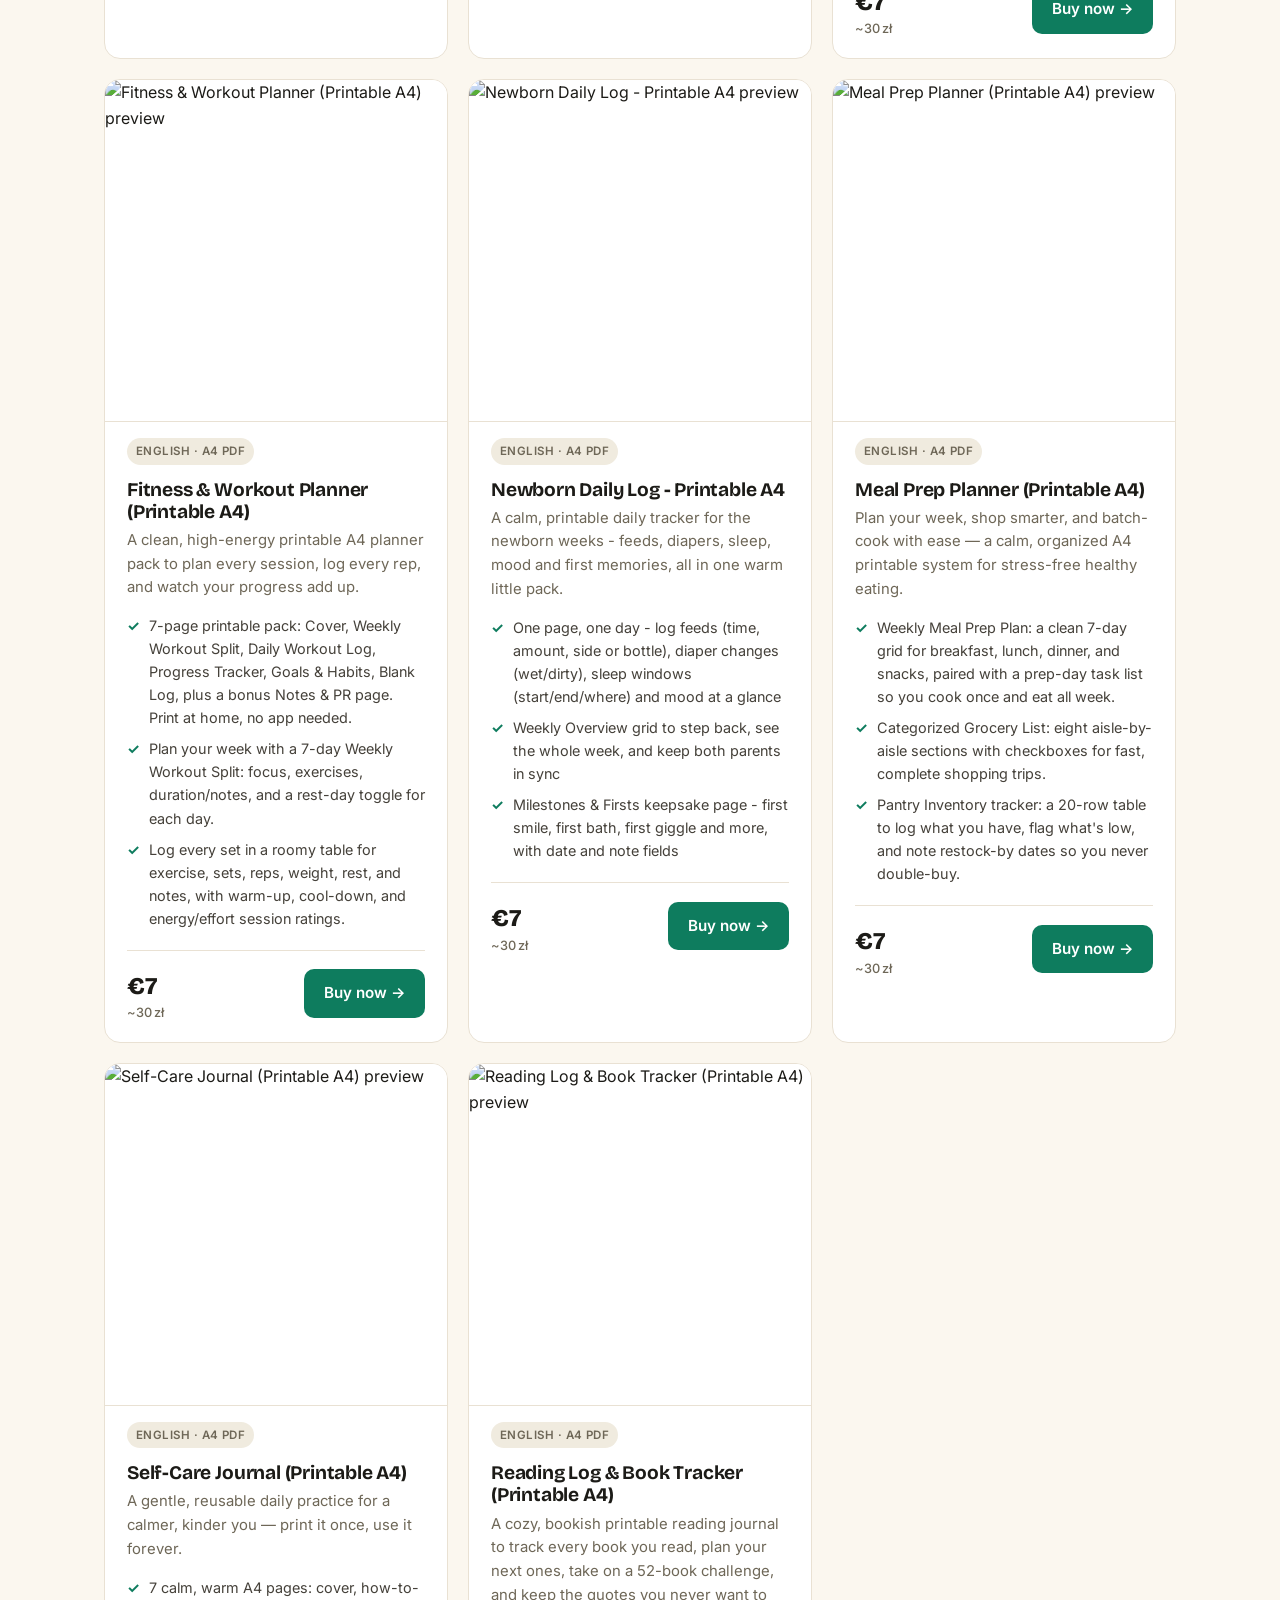
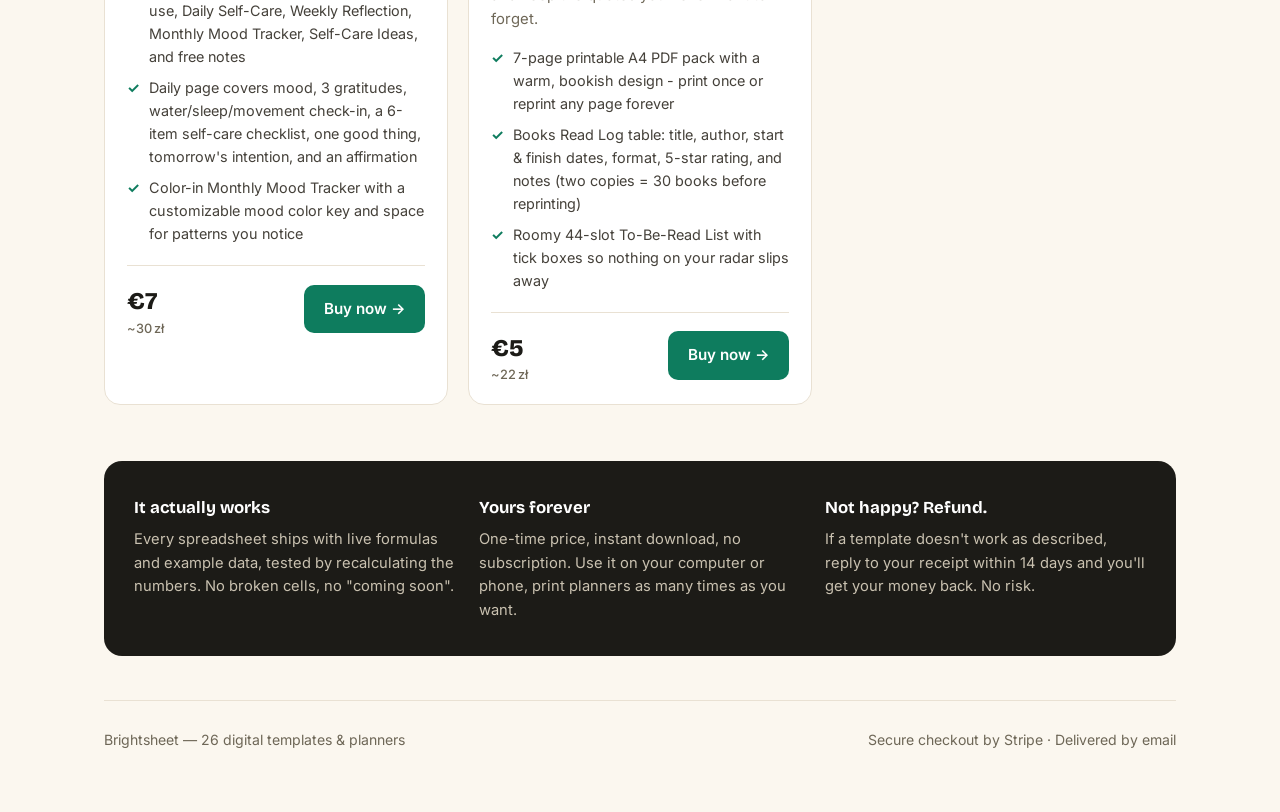
==== commit dbefb4de: "Expand store to 26 products (data-driven generator) with live Stripe links + real-render covers" ====
--- a/index.html
+++ b/index.html
@@ -5,17 +5,18 @@
 <meta charset="UTF-8" />
 <meta name="viewport" content="width=device-width, initial-scale=1.0" />
 <title>Brightsheet — templates &amp; planners that do the work for you</title>
-<meta name="description" content="Spreadsheets that do the math and printable planners that keep you on track. Instant download, works in Excel & Google Sheets, yours forever." />
+<meta name="description" content="26 spreadsheets &amp; printable planners that do the math and keep you on track. Instant download, works in Excel &amp; Google Sheets, yours forever." />
 <meta property="og:type" content="website" />
 <meta property="og:title" content="Brightsheet — templates & planners that do the work for you" />
-<meta property="og:description" content="Budget, freelancer P&L, debt payoff, small-business cashflow, ADHD planner, care tracker. Instant download. Works in Excel & Google Sheets." />
+<meta property="og:description" content="Budget, freelancer P&L, debt payoff, wedding, ADHD planner, care tracker and more. Instant download." />
 <meta property="og:url" content="https://dismaaay.github.io/brightsheet/" />
+<meta property="og:image" content="https://dismaaay.github.io/brightsheet/img/budzet-domowy-pro.png" />
 <meta name="twitter:card" content="summary_large_image" />
 <link rel="preconnect" href="https://fonts.googleapis.com" />
 <link rel="preconnect" href="https://fonts.gstatic.com" crossorigin />
 <link href="https://fonts.googleapis.com/css2?family=Bricolage+Grotesque:opsz,wght@12..96,500;12..96,700;12..96,800&family=Inter:wght@400;500;600&display=swap" rel="stylesheet" />
 <style>
-  :root {
+:root {
     --paper: #FBF7EF;
     --card: #FFFFFF;
     --ink: #1C1B17;
@@ -109,7 +110,7 @@
   <section class="hero">
     <div class="eyebrow">Digital templates &amp; planners</div>
     <h1>Templates that <em>do the work</em> for you.</h1>
-    <p>Spreadsheets that do the math and printable planners that keep you on track. Pick one, download it instantly, use it forever — no subscription, no account.</p>
+    <p>Spreadsheets that do the math and printable planners that keep you on track. 26 ready-to-use templates — download instantly, use forever. No subscription, no account.</p>
     <div class="trust">
       <span><span class="tick"><svg viewBox="0 0 24 24"><path d="M12 3v12m0 0l-4-4m4 4l4-4M5 21h14"/></svg></span> Instant download</span>
       <span><span class="tick"><svg viewBox="0 0 24 24"><rect x="3" y="4" width="18" height="16" rx="1.5"/><path d="M3 10h18M9 4v16"/></svg></span> Works in Excel &amp; Google Sheets</span>
@@ -118,141 +119,317 @@
     </div>
   </section>
 
-  <!-- SPREADSHEETS -->
   <section class="cat" id="spreadsheets">
     <div class="cat-head"><h2>Spreadsheets that do the math</h2><span class="note">Real formulas. Open in Excel, Google Sheets or LibreOffice.</span></div>
     <div class="grid">
-
-      <article class="card reveal">
-        <img class="thumb" src="img/budzet-domowy-pro.png" alt="Budżet Domowy PRO — podgląd" loading="lazy" />
+      <article class="card reveal">
+        <img class="thumb" src="img/budzet-domowy-pro.png" alt="Budżet Domowy PRO (Excel / Google Sheets) preview" loading="lazy" />
         <span class="tag pl">Po polsku · zł</span>
-        <h3>Budżet Domowy PRO</h3>
-        <p class="sub">Przejmij kontrolę nad domowym budżetem w 5 minut — gotowy arkusz w złotówkach.</p>
-        <ul>
-          <li>Automatyczny pulpit: przychody, wydatki, bilans, oszczędności + wykresy</li>
-          <li>Formuły SUMIFS na kategorię i miesiąc, sumy roczne</li>
-          <li>Działa w Excelu i Google Sheets — bez subskrypcji</li>
-        </ul>
+        <h3>Budżet Domowy PRO (Excel / Google Sheets)</h3>
+        <p class="sub">Przejmij kontrolę nad domowym budżetem w 5 minut — gotowy arkusz po polsku, w złotówkach, z automatycznymi wyliczeniami i wykresami.</p>
+        <ul><li>Pulpit z automatycznym podsumowaniem rocznym: przychody, wydatki, bilans i stopa oszczędności liczone same, plus wykres kołowy i słupkowy</li><li>Prawdziwe formuły SUMIFS na kategorię i miesiąc, sumy roczne, bilans (przychody minus wydatki) oraz % dochodu na każdą kategorię</li><li>Gotowe kategorie: mieszkanie, jedzenie, transport, rozrywka, zdrowie, oszczędności i inne — wybierasz z listy rozwijanej</li></ul>
         <div class="buy">
           <div class="price">€12<small>~52 zł</small></div>
-          <a class="btn" href="https://buy.stripe.com/14A3cwc358R63Hp0Ov1gs04">Kup teraz</a>
-        </div>
-      </article>
-
-      <article class="card reveal">
-        <img class="thumb" src="img/freelancer-pl-pnl.png" alt="Freelancer PL P&amp;L — podgląd" loading="lazy" />
+          <a class="btn" href="https://buy.stripe.com/14A3cwc358R63Hp0Ov1gs04">Kup teraz →</a>
+        </div>
+      </article>
+      <article class="card reveal">
+        <img class="thumb" src="img/freelancer-pl-pnl.png" alt="Freelancer PL — P&amp;L + Rejestr Faktur preview" loading="lazy" />
         <span class="tag pl">Po polsku · zł</span>
-        <h3>Freelancer PL — P&amp;L + Faktury</h3>
-        <p class="sub">Pulpit finansowy dla JDG i działalności nierejestrowanej. Bez księgowej, bez abonamentu.</p>
-        <ul>
-          <li>Przychód, koszty, zysk i VAT należny liczone automatycznie</li>
-          <li>Rejestr faktur i kosztów ze statusami i kategoriami</li>
-          <li>12-miesięczny pulpit z wykresami</li>
-        </ul>
+        <h3>Freelancer PL — P&amp;L + Rejestr Faktur</h3>
+        <p class="sub">Twój kompletny pulpit finansowy w jednym pliku Excel — przychód, koszty, zysk i VAT należny liczone automatycznie. Bez księgowej, bez abonamentu.</p>
+        <ul><li>Pulpit 12-miesięczny: karty KPI (przychód, koszty, zysk, VAT należny) + tabela miesięczna i dwa wykresy — wszystko liczone automatycznie z arkuszy Faktury i Koszty</li><li>Rejestr faktur z automatycznym VAT (netto × stawka) i brutto, statusem Zapłacona/Oczekująca/Przeterminowana i kolorowaniem warunkowym</li><li>Rejestr kosztów z listą kategorii do wyboru, automatycznym VAT naliczonym i brutto — gotowy pod odliczenia</li></ul>
         <div class="buy">
           <div class="price">€15<small>~65 zł</small></div>
-          <a class="btn" href="https://buy.stripe.com/bJecN6ffh4AQcdV8gX1gs05">Kup teraz</a>
-        </div>
-      </article>
-
-      <article class="card reveal">
-        <img class="thumb" src="img/debt-snowball.png" alt="Debt Snowball &amp; Avalanche — preview" loading="lazy" />
-        <span class="tag">English · $</span>
-        <h3>Debt Snowball &amp; Avalanche</h3>
-        <p class="sub">Pay off debt years faster — see your exact debt-free date in one click.</p>
-        <ul>
-          <li>Switch Snowball ↔ Avalanche in a single cell</li>
-          <li>Debt-free date + total interest saved, calculated live</li>
-          <li>120-month plan with real interest math + chart</li>
-        </ul>
-        <div class="buy">
-          <div class="price">€9<small>~39 zł</small></div>
-          <a class="btn" href="https://buy.stripe.com/5kQ00k6IL5EU4Lt0Ov1gs06">Buy now</a>
-        </div>
-      </article>
-
-      <article class="card reveal">
-        <img class="thumb" src="img/smallbiz-pnl-en.png" alt="Small Business P&amp;L + Cashflow — preview" loading="lazy" />
-        <span class="tag">English · $</span>
-        <h3>Small Business P&amp;L + Cashflow</h3>
-        <p class="sub">Know exactly what your business makes — and whether you'll have cash next month.</p>
-        <ul>
-          <li>KPI dashboard: revenue, gross/net profit, margin</li>
-          <li>12-month cashflow roll-forward — spot crunches early</li>
-          <li>Real SUMIFS formulas; works in Excel &amp; Sheets</li>
-        </ul>
+          <a class="btn" href="https://buy.stripe.com/bJecN6ffh4AQcdV8gX1gs05">Kup teraz →</a>
+        </div>
+      </article>
+      <article class="card reveal">
+        <img class="thumb" src="img/debt-snowball.png" alt="Debt Snowball &amp; Avalanche Calculator preview" loading="lazy" />
+        <span class="tag ">English</span>
+        <h3>Debt Snowball &amp; Avalanche Calculator</h3>
+        <p class="sub">Pay off your debt years faster — see your exact debt-free date and compare the Snowball vs Avalanche method in one click.</p>
+        <ul><li>Flip one cell to switch between Snowball (smallest balance first) and Avalanche (highest APR first) and watch every number recalculate live</li><li>Full 120-month payoff plan with true monthly interest (balance x APR / 12), balance roll-forward, and automatic cascading of freed-up payments to your next target debt</li><li>Clean dashboard with KPI cards — total debt, projected interest paid, estimated debt-free date, months-to-freedom — plus a chart of your balance declining to zero</li></ul>
+        <div class="buy">
+          <div class="price">€9<small>~39 zł</small></div>
+          <a class="btn" href="https://buy.stripe.com/5kQ00k6IL5EU4Lt0Ov1gs06">Buy now →</a>
+        </div>
+      </article>
+      <article class="card reveal">
+        <img class="thumb" src="img/smallbiz-pnl-en.png" alt="Small Business P&amp;L + Cashflow Dashboard (Excel) preview" loading="lazy" />
+        <span class="tag ">English</span>
+        <h3>Small Business P&amp;L + Cashflow Dashboard (Excel)</h3>
+        <p class="sub">Know exactly how much your business really makes — and whether you&#x27;ll have cash next month — from one clean spreadsheet that does the math for you.</p>
+        <ul><li>One-screen Dashboard with four KPI cards (Total Revenue, Gross Profit, Net Profit, Gross Margin), a full 12-month P&amp;L table, and a live monthly net-profit bar chart.</li><li>Real live formulas: SUMIFS roll your income and expense logs into the P&amp;L by month and category; gross profit = revenue - COGS, net = gross - operating expenses, margin = gross / revenue.</li><li>12-month cashflow roll-forward (Opening + Cash In - Cash Out = Closing) where each month&#x27;s closing balance flows into the next, so you see cash crunches before they happen.</li></ul>
         <div class="buy">
           <div class="price">€15<small>~65 zł</small></div>
-          <a class="btn" href="https://buy.stripe.com/9B66oI3wz2sI7XFgNt1gs09">Buy now</a>
-        </div>
-      </article>
-
+          <a class="btn" href="https://buy.stripe.com/9B66oI3wz2sI7XFgNt1gs09">Buy now →</a>
+        </div>
+      </article>
+      <article class="card reveal">
+        <img class="thumb" src="img/monthly-budget-tracker.png" alt="Monthly Budget Tracker (Excel) preview" loading="lazy" />
+        <span class="tag ">English</span>
+        <h3>Monthly Budget Tracker (Excel)</h3>
+        <p class="sub">Take control of your money in minutes — a clean, automatic budget spreadsheet that does the math for you.</p>
+        <ul><li>Live dashboard: total income, expenses, net balance and savings rate update instantly as you type — verified to recalculate correctly (year: $28,250 income, $7,110 expenses, 74.8% savings rate)</li><li>Real working formulas built on SUMIFS — 33 SUMIFS plus automatic monthly and annual totals, balance (income minus expenses) and savings-rate math, all confirmed via LibreOffice recalculation</li><li>Two charts: a spending-by-category pie chart and a 12-month income-vs-expenses bar chart, both wired to live data</li></ul>
+        <div class="buy">
+          <div class="price">€9<small>~39 zł</small></div>
+          <a class="btn" href="https://buy.stripe.com/8x214o5EHc3igubcxd1gs0a">Buy now →</a>
+        </div>
+      </article>
+      <article class="card reveal">
+        <img class="thumb" src="img/savings-goals-tracker.png" alt="Savings Goals &amp; Sinking Funds Tracker preview" loading="lazy" />
+        <span class="tag ">English</span>
+        <h3>Savings Goals &amp; Sinking Funds Tracker</h3>
+        <p class="sub">See exactly how much to set aside each month to hit every savings goal on time — automatically.</p>
+        <ul><li>Live Dashboard: total saved, total target, overall % complete, projected completion date, and a saved-vs-remaining bar chart per goal</li><li>Real formulas, zero manual math: current saved auto-totals via SUMIFS from your ledger; % complete, months remaining, and required monthly are all calculated for you</li><li>Color-coded On Track / Behind / Funded status flags so you instantly see which goals need more cash</li></ul>
+        <div class="buy">
+          <div class="price">€9<small>~39 zł</small></div>
+          <a class="btn" href="https://buy.stripe.com/7sYeVec356IYgub7cT1gs0b">Buy now →</a>
+        </div>
+      </article>
+      <article class="card reveal">
+        <img class="thumb" src="img/wedding-budget-planner.png" alt="Wedding Budget Planner (Excel) preview" loading="lazy" />
+        <span class="tag ">English</span>
+        <h3>Wedding Budget Planner (Excel)</h3>
+        <p class="sub">Plan every dollar of your big day with a beautiful all-in-one spreadsheet that does the math for you — track spending, deposits, and guests without touching a formula.</p>
+        <ul><li>Live Dashboard showing total budget, estimated vs. actual spend, deposits paid, balance owed, and an instant over/under status with a category bar chart that updates as you type</li><li>Smart Budget tracker with 11 ready-made categories (Venue, Catering, Attire, Photography, Flowers, Music, Rings, Stationery, Decor, Transport, Other), vendor and status fields, and automatic Balance Due = actual minus deposit on every line</li><li>Guest List with auto RSVP counts: attending, declined, pending, plus-ones and total headcount calculate themselves, plus a meal-count breakdown for your caterer</li></ul>
+        <div class="buy">
+          <div class="price">€12<small>~52 zł</small></div>
+          <a class="btn" href="https://buy.stripe.com/5kQ5kE6IL9Vafq7dBh1gs0c">Buy now →</a>
+        </div>
+      </article>
+      <article class="card reveal">
+        <img class="thumb" src="img/rental-property-tracker.png" alt="Rental Property Income &amp; Expense Tracker preview" loading="lazy" />
+        <span class="tag ">English</span>
+        <h3>Rental Property Income &amp; Expense Tracker</h3>
+        <p class="sub">Stop guessing whether your rentals make money — one spreadsheet that tracks rent, arrears, expenses and net cashflow across up to 10 units, with a live dashboard that updates itself.</p>
+        <ul><li>Live portfolio dashboard: total rent collected, expenses, net cashflow, occupancy %, collection rate and outstanding arrears all recalculate automatically as you type — no setup or add-ins.</li><li>Real working formulas, not blank cells: SUMIFS by property and month, automatic arrears (due − paid), auto-flagged Paid / Partial / Unpaid status, and a per-property profit summary.</li><li>Built-in 12-month net-cashflow chart plotting rent vs. expenses vs. net profit so you can spot your best and worst months at a glance.</li></ul>
+        <div class="buy">
+          <div class="price">€15<small>~65 zł</small></div>
+          <a class="btn" href="https://buy.stripe.com/bJe00kaZ10kA4Lt7cT1gs0d">Buy now →</a>
+        </div>
+      </article>
+      <article class="card reveal">
+        <img class="thumb" src="img/net-worth-tracker.png" alt="Net Worth Tracker (12-Month) preview" loading="lazy" />
+        <span class="tag ">English</span>
+        <h3>Net Worth Tracker (12-Month)</h3>
+        <p class="sub">See exactly where your money stands every month — a clean, formula-driven Excel net-worth tracker with an automatic 12-month trend chart.</p>
+        <ul><li>Live Dashboard showing current net worth, total assets, total liabilities, month-over-month change in dollars and percent, and year-to-date growth — all recalculating automatically.</li><li>Built-in 12-month net-worth line chart that plots your wealth trend across the year, with assets and liabilities overlaid for context.</li><li>Real Excel formulas throughout: net worth = assets - liabilities, monthly totals, MoM delta and % change. Edit any value and every number updates instantly.</li></ul>
+        <div class="buy">
+          <div class="price">€9<small>~39 zł</small></div>
+          <a class="btn" href="https://buy.stripe.com/eVqfZi7MPaZe0vdeFl1gs0e">Buy now →</a>
+        </div>
+      </article>
+      <article class="card reveal">
+        <img class="thumb" src="img/meal-plan-grocery-budget.png" alt="Meal Planner + Grocery Budget (Excel) preview" loading="lazy" />
+        <span class="tag ">English</span>
+        <h3>Meal Planner + Grocery Budget (Excel)</h3>
+        <p class="sub">Plan your week, build your grocery list, and stay on budget — one smart spreadsheet that does the math for you.</p>
+        <ul><li>7-day meal plan grid (breakfast / lunch / dinner / snack) pre-filled with a balanced example week you can swap or clear instantly</li><li>Smart grocery list with item, category, qty, est. price, store and a Bought? checkbox plus dropdowns; the running total updates itself</li><li>Live budget tracker: set a weekly budget and see actual spend, remaining cash, % used, and an on-budget / over-by-$X status via real formulas</li></ul>
+        <div class="buy">
+          <div class="price">€9<small>~39 zł</small></div>
+          <a class="btn" href="https://buy.stripe.com/9B6dRad796IYfq7eFl1gs0f">Buy now →</a>
+        </div>
+      </article>
+      <article class="card reveal">
+        <img class="thumb" src="img/subscription-tracker.png" alt="Subscription Tracker preview" loading="lazy" />
+        <span class="tag ">English</span>
+        <h3>Subscription Tracker</h3>
+        <p class="sub">A polished Excel workbook that reveals your true monthly and yearly subscription spend, alerts you before every renewal, and shows exactly where your money goes — with live formulas, drop-downs, and a category chart.</p>
+        <ul><li>Live dashboard: total monthly spend, true annualized cost, active count, and average cost per subscription recalculate automatically as you type.</li><li>Smart normalization mixes monthly and annual plans correctly (annual / 12) so your real monthly number is always honest.</li><li>Spend-by-category breakdown with a built-in bar chart and SUMIFS-driven totals.</li></ul>
+        <div class="buy">
+          <div class="price">€9<small>~39 zł</small></div>
+          <a class="btn" href="https://buy.stripe.com/28EcN6gjlebqfq7eFl1gs0k">Buy now →</a>
+        </div>
+      </article>
+      <article class="card reveal">
+        <img class="thumb" src="img/investment-portfolio-tracker.png" alt="Investment Portfolio Tracker (Excel) preview" loading="lazy" />
+        <span class="tag ">English</span>
+        <h3>Investment Portfolio Tracker (Excel)</h3>
+        <p class="sub">A clean, formula-driven Excel workbook to track every holding, see your real gain/loss, and visualize your asset allocation — update one column and the whole dashboard recalculates.</p>
+        <ul><li>Live dashboard: total value, total cost, unrealized gain/loss ($ and %), dividend income, total return, and an asset-allocation pie chart that update the instant you change a price.</li><li>Holdings sheet with real Excel formulas: market value = shares x price, gain = value - cost, % = gain / cost, plus auto cost basis and a totals row.</li><li>Allocation by asset class powered by SUMIFS across US Equity, International, Bonds, Real Estate, Commodities, Crypto and Cash, with percentage weights and a pie chart.</li></ul>
+        <div class="buy">
+          <div class="price">€12<small>~52 zł</small></div>
+          <a class="btn" href="https://buy.stripe.com/4gM14o9UX7N22Dl0Ov1gs0l">Buy now →</a>
+        </div>
+      </article>
+      <article class="card reveal">
+        <img class="thumb" src="img/bill-payment-tracker.png" alt="Bill Payment Tracker (Excel) preview" loading="lazy" />
+        <span class="tag ">English</span>
+        <h3>Bill Payment Tracker (Excel)</h3>
+        <p class="sub">Never miss a due date again — a clean, automated Excel tracker that shows what you owe, what you&#x27;ve paid, and what&#x27;s still outstanding the moment you open it.</p>
+        <ul><li>Live Dashboard with four KPI cards — Total Due This Month, Total Paid, Still Owed, and Unpaid Bill count — plus a percent-complete progress line that updates instantly.</li><li>Real formulas, not pictures: SUM, SUMIF, SUMIFS and COUNTIF do every calculation automatically — nothing to compute by hand.</li><li>Category breakdown with two charts: a pie of spending by category and a stacked paid-vs-unpaid bar.</li></ul>
+        <div class="buy">
+          <div class="price">€7<small>~30 zł</small></div>
+          <a class="btn" href="https://buy.stripe.com/7sY7sMaZ1c3i91J9l11gs0m">Buy now →</a>
+        </div>
+      </article>
+      <article class="card reveal">
+        <img class="thumb" src="img/freelance-time-tracker.png" alt="Freelance Time &amp; Project Tracker (Excel) preview" loading="lazy" />
+        <span class="tag ">English</span>
+        <h3>Freelance Time &amp; Project Tracker (Excel)</h3>
+        <p class="sub">Track billable hours, get paid for everything, and see your revenue at a glance — one clean Excel file, zero subscriptions.</p>
+        <ul><li>Live Dashboard: billable hours, revenue, unbilled amount, pipeline, effective $/hr, and a Billed-vs-Unbilled chart by client — every number updates itself</li><li>Time Log with 200 ready rows: date, client, project, description, hours, rate, billable Y/N, invoiced Y/N; Amount auto-calculates as hours x rate</li><li>Clients sheet auto-rolls each client&#x27;s logged hours, total billed, and unbilled balance via SUMIFS so you instantly see who owes you</li></ul>
+        <div class="buy">
+          <div class="price">€12<small>~52 zł</small></div>
+          <a class="btn" href="https://buy.stripe.com/dRmbJ20knd7m91J8gX1gs0n">Buy now →</a>
+        </div>
+      </article>
+      <article class="card reveal">
+        <img class="thumb" src="img/50-30-20-budget.png" alt="50/30/20 Budget Template (Excel) preview" loading="lazy" />
+        <span class="tag ">English</span>
+        <h3>50/30/20 Budget Template (Excel)</h3>
+        <p class="sub">A clean, automatic 50/30/20 budgeting spreadsheet that splits every dollar into Needs, Wants, and Savings and shows exactly where you stand.</p>
+        <ul><li>Automatic 50/30/20 math: enter income once and the Dashboard instantly computes Needs (50%), Wants (30%), and Savings (20%) targets via real Excel formulas</li><li>Tag-and-forget expenses: pick Need/Want/Savings from a built-in dropdown; SUMIFS totals each bucket in real time</li><li>See gaps at a glance: target vs actual, dollar variance, % of income, and plain-English status (On track / Over by $X) per bucket</li></ul>
+        <div class="buy">
+          <div class="price">€7<small>~30 zł</small></div>
+          <a class="btn" href="https://buy.stripe.com/aFa00k6IL0kA91J40H1gs0o">Buy now →</a>
+        </div>
+      </article>
     </div>
   </section>
 
-  <!-- PRINTABLES -->
   <section class="cat" id="printables">
     <div class="cat-head"><h2>Printable planners</h2><span class="note">Instant-download A4 PDFs. Print as many times as you like.</span></div>
     <div class="grid">
-
-      <article class="card reveal">
-        <img class="thumb" src="img/adhd-daily-planner.png" alt="ADHD Daily &amp; Weekly Planner — preview" loading="lazy" />
-        <span class="tag">English · A4 PDF</span>
-        <h3>ADHD Daily &amp; Weekly Planner</h3>
-        <p class="sub">A calm, high-contrast planner system built for ADHD brains.</p>
-        <ul>
-          <li>ADHD-friendly: one clear job per page, calm &amp; high-contrast</li>
-          <li>Time-blocked daily + weekly overview + 31-day habit tracker</li>
-          <li>Print-ready A4 PDF (6 pages) — reprint forever</li>
-        </ul>
-        <div class="buy">
-          <div class="price">€9<small>~39 zł</small></div>
-          <a class="btn" href="https://buy.stripe.com/3cI9AU0kn3wMgubgNt1gs07">Buy now</a>
-        </div>
-      </article>
-
-      <article class="card reveal">
-        <img class="thumb" src="img/care-med-tracker.png" alt="Medication &amp; Care Tracker — preview" loading="lazy" />
+      <article class="card reveal">
+        <img class="thumb" src="img/adhd-daily-planner.png" alt="ADHD Daily &amp; Weekly Planner (Printable A4) preview" loading="lazy" />
+        <span class="tag ">English · A4 PDF</span>
+        <h3>ADHD Daily &amp; Weekly Planner (Printable A4)</h3>
+        <p class="sub">A calm, high-contrast planner system built for ADHD brains — externalize the chaos, protect your focus, and actually follow through.</p>
+        <ul><li>ADHD-friendly by design: one clear job per page, calm colors, high contrast, and generous spacing so nothing overwhelms you</li><li>Time-blocked Daily Planner (6am-10pm) with Top 3 Priorities, Brain Dump box, Water + Meds/Self-care checkboxes, and a Win of the Day</li><li>Weekly Overview grid (Mon-Sun) plus a dedicated Weekly Goals strip to keep your big priorities visible all week</li></ul>
+        <div class="buy">
+          <div class="price">€9<small>~39 zł</small></div>
+          <a class="btn" href="https://buy.stripe.com/3cI9AU0kn3wMgubgNt1gs07">Buy now →</a>
+        </div>
+      </article>
+      <article class="card reveal">
+        <img class="thumb" src="img/care-med-tracker.png" alt="Medication &amp; Care Tracker (Printable, PL + EN) preview" loading="lazy" />
         <span class="tag pl">PL + EN · A4 PDF</span>
-        <h3>Medication &amp; Care Tracker</h3>
-        <p class="sub">Keep a loved one's medicines, care and appointments organized — bilingual.</p>
-        <ul>
-          <li>Polish + English on every line</li>
-          <li>Meds schedule, daily care log, appointments, emergency contacts</li>
-          <li>Large-print A4 PDF (5 pages) — print as needed</li>
-        </ul>
-        <div class="buy">
-          <div class="price">€7<small>~30 zł</small></div>
-          <a class="btn" href="https://buy.stripe.com/dRm7sM0kn9VacdV2WD1gs08">Buy now</a>
-        </div>
-      </article>
-
+        <h3>Medication &amp; Care Tracker (Printable, PL + EN)</h3>
+        <p class="sub">Keep a loved one&#x27;s medicines, daily care, appointments and emergency contacts organized on one calm, large-print A4 sheet set — in Polish and English side by side.</p>
+        <ul><li>Bilingual on every line (PL + EN) — Polish and English labels together, so the whole family and visiting carers can read and fill it in without confusion.</li><li>5 ready-to-print A4 pages — cover, Medication Schedule / Harmonogram lekow, Daily Care Log / Dziennik opieki, Appointments / Wizyty, and Emergency Contacts / Kontakty alarmowe.</li><li>Large-print, low-clutter layout with generous rows, high-contrast headers and clear grids — easy on aging eyes and easy to write in by hand.</li></ul>
+        <div class="buy">
+          <div class="price">€7<small>~30 zł</small></div>
+          <a class="btn" href="https://buy.stripe.com/dRm7sM0kn9VacdV2WD1gs08">Buy now →</a>
+        </div>
+      </article>
+      <article class="card reveal">
+        <img class="thumb" src="img/cleaning-schedule-printable.png" alt="Home Cleaning Schedule (Printable A4) preview" loading="lazy" />
+        <span class="tag ">English · A4 PDF</span>
+        <h3>Home Cleaning Schedule (Printable A4)</h3>
+        <p class="sub">Stop guessing what to clean and when — a beautiful, checkbox-driven A4 pack that turns the whole house into a calm daily, weekly, and seasonal routine you&#x27;ll actually keep.</p>
+        <ul><li>6 print-ready A4 pages, instant download: cover, quick-start guide, Daily Checklist, full Mon-Sun Weekly grid, room-by-room Monthly &amp; Seasonal deep-clean, and a Blank Custom Schedule. No app or login required.</li><li>A Mon-Sun chore grid that does the thinking for you: 10 core chores with a tick box for every day, so you spread the load instead of facing one exhausting clean-a-thon.</li><li>Never forget the once-in-a-while jobs again: room-by-room monthly and seasonal checklist (oven, mattress, filters, windows, alarms) plus a Spring/Summer/Autumn/Winter tracker.</li></ul>
+        <div class="buy">
+          <div class="price">€7<small>~30 zł</small></div>
+          <a class="btn" href="https://buy.stripe.com/14A4gA6ILffu5Px40H1gs0g">Buy now →</a>
+        </div>
+      </article>
+      <article class="card reveal">
+        <img class="thumb" src="img/weekly-meal-planner-printable.png" alt="Weekly Meal Planner + Grocery List (Printable) preview" loading="lazy" />
+        <span class="tag ">English · A4 PDF</span>
+        <h3>Weekly Meal Planner + Grocery List (Printable)</h3>
+        <p class="sub">Plan a week of meals in minutes, shop once, and waste less - a clean, reusable A4 pack you print at home.</p>
+        <ul><li>6-page printable A4 pack: cover, weekly meal planner, categorized grocery list, monthly meal-ideas brainstorm, a spare blank planner, and a quick how-to guide.</li><li>Full week at a glance: 7 days x breakfast, lunch, dinner &amp; snacks, plus a built-in 8-glass water tracker.</li><li>Shop faster, forget nothing: grocery list pre-sorted by aisle (Produce, Dairy &amp; Eggs, Meat &amp; Fish, Pantry, Frozen, Other) with tick-off checkboxes.</li></ul>
+        <div class="buy">
+          <div class="price">€7<small>~30 zł</small></div>
+          <a class="btn" href="https://buy.stripe.com/9B628sd79d7mgubcxd1gs0h">Buy now →</a>
+        </div>
+      </article>
+      <article class="card reveal">
+        <img class="thumb" src="img/study-planner-printable.png" alt="Student Study Planner (Printable A4) preview" loading="lazy" />
+        <span class="tag ">English · A4 PDF</span>
+        <h3>Student Study Planner (Printable A4)</h3>
+        <p class="sub">A clean, motivating 8-page A4 study planner that turns &quot;I should study&quot; into a clear daily plan — print once, reuse every semester, and walk into every exam prepared.</p>
+        <ul><li>Semester Overview to map every subject, goal grade and key date so deadlines never sneak up on you</li><li>Weekly Study Timetable: a full time-by-day grid to block recurring study sessions and build a rhythm that sticks</li><li>Assignment &amp; Exam Tracker with subject, task, type, due date, colour-coded status and grade columns (20 rows per sheet)</li></ul>
+        <div class="buy">
+          <div class="price">€9<small>~39 zł</small></div>
+          <a class="btn" href="https://buy.stripe.com/bJe00k7MPaZe3HpfJp1gs0i">Buy now →</a>
+        </div>
+      </article>
+      <article class="card reveal">
+        <img class="thumb" src="img/gratitude-journal-printable.png" alt="90-Day Gratitude Journal (Printable) preview" loading="lazy" />
+        <span class="tag ">English · A4 PDF</span>
+        <h3>90-Day Gratitude Journal (Printable)</h3>
+        <p class="sub">Three calm minutes a day to notice the good and build a lasting gratitude habit — a beautifully designed A4 journal you print once and reuse for 90 days.</p>
+        <ul><li>A complete 90-day system, not just pretty pages: daily template, weekly and monthly reflections, a 50-prompt idea bank, and a fill-in progress tracker so you actually finish.</li><li>Just 3 minutes a day — a focused daily page (date, 3 gratitudes, today&#x27;s win, one word, tomorrow&#x27;s intention) makes the habit effortless to keep.</li><li>Print once, use forever: an undated, reusable A4 design. Print as many copies as you like, for yourself or the whole family. No app, no subscription.</li></ul>
+        <div class="buy">
+          <div class="price">€7<small>~30 zł</small></div>
+          <a class="btn" href="https://buy.stripe.com/4gM4gA1orgjy3HpdBh1gs0j">Buy now →</a>
+        </div>
+      </article>
+      <article class="card reveal">
+        <img class="thumb" src="img/fitness-workout-planner.png" alt="Fitness &amp; Workout Planner (Printable A4) preview" loading="lazy" />
+        <span class="tag ">English · A4 PDF</span>
+        <h3>Fitness &amp; Workout Planner (Printable A4)</h3>
+        <p class="sub">A clean, high-energy printable A4 planner pack to plan every session, log every rep, and watch your progress add up.</p>
+        <ul><li>7-page printable pack: Cover, Weekly Workout Split, Daily Workout Log, Progress Tracker, Goals &amp; Habits, Blank Log, plus a bonus Notes &amp; PR page. Print at home, no app needed.</li><li>Plan your week with a 7-day Weekly Workout Split: focus, exercises, duration/notes, and a rest-day toggle for each day.</li><li>Log every set in a roomy table for exercise, sets, reps, weight, rest, and notes, with warm-up, cool-down, and energy/effort session ratings.</li></ul>
+        <div class="buy">
+          <div class="price">€7<small>~30 zł</small></div>
+          <a class="btn" href="https://buy.stripe.com/cNi3cw1or6IY7XF1Sz1gs0p">Buy now →</a>
+        </div>
+      </article>
+      <article class="card reveal">
+        <img class="thumb" src="img/baby-daily-log.png" alt="Newborn Daily Log - Printable A4 preview" loading="lazy" />
+        <span class="tag ">English · A4 PDF</span>
+        <h3>Newborn Daily Log - Printable A4</h3>
+        <p class="sub">A calm, printable daily tracker for the newborn weeks - feeds, diapers, sleep, mood and first memories, all in one warm little pack.</p>
+        <ul><li>One page, one day - log feeds (time, amount, side or bottle), diaper changes (wet/dirty), sleep windows (start/end/where) and mood at a glance</li><li>Weekly Overview grid to step back, see the whole week, and keep both parents in sync</li><li>Milestones &amp; Firsts keepsake page - first smile, first bath, first giggle and more, with date and note fields</li></ul>
+        <div class="buy">
+          <div class="price">€7<small>~30 zł</small></div>
+          <a class="btn" href="https://buy.stripe.com/4gM7sMc35c3icdV40H1gs0q">Buy now →</a>
+        </div>
+      </article>
+      <article class="card reveal">
+        <img class="thumb" src="img/meal-prep-planner.png" alt="Meal Prep Planner (Printable A4) preview" loading="lazy" />
+        <span class="tag ">English · A4 PDF</span>
+        <h3>Meal Prep Planner (Printable A4)</h3>
+        <p class="sub">Plan your week, shop smarter, and batch-cook with ease — a calm, organized A4 printable system for stress-free healthy eating.</p>
+        <ul><li>Weekly Meal Prep Plan: a clean 7-day grid for breakfast, lunch, dinner, and snacks, paired with a prep-day task list so you cook once and eat all week.</li><li>Categorized Grocery List: eight aisle-by-aisle sections with checkboxes for fast, complete shopping trips.</li><li>Pantry Inventory tracker: a 20-row table to log what you have, flag what&#x27;s low, and note restock-by dates so you never double-buy.</li></ul>
+        <div class="buy">
+          <div class="price">€7<small>~30 zł</small></div>
+          <a class="btn" href="https://buy.stripe.com/3cI8wQ7MP4AQ1zhdBh1gs0r">Buy now →</a>
+        </div>
+      </article>
+      <article class="card reveal">
+        <img class="thumb" src="img/self-care-journal.png" alt="Self-Care Journal (Printable A4) preview" loading="lazy" />
+        <span class="tag ">English · A4 PDF</span>
+        <h3>Self-Care Journal (Printable A4)</h3>
+        <p class="sub">A gentle, reusable daily practice for a calmer, kinder you — print it once, use it forever.</p>
+        <ul><li>7 calm, warm A4 pages: cover, how-to-use, Daily Self-Care, Weekly Reflection, Monthly Mood Tracker, Self-Care Ideas, and free notes</li><li>Daily page covers mood, 3 gratitudes, water/sleep/movement check-in, a 6-item self-care checklist, one good thing, tomorrow&#x27;s intention, and an affirmation</li><li>Color-in Monthly Mood Tracker with a customizable mood color key and space for patterns you notice</li></ul>
+        <div class="buy">
+          <div class="price">€7<small>~30 zł</small></div>
+          <a class="btn" href="https://buy.stripe.com/dRmcN6ffhd7mcdVbt91gs0s">Buy now →</a>
+        </div>
+      </article>
+      <article class="card reveal">
+        <img class="thumb" src="img/reading-log-tracker.png" alt="Reading Log &amp; Book Tracker (Printable A4) preview" loading="lazy" />
+        <span class="tag ">English · A4 PDF</span>
+        <h3>Reading Log &amp; Book Tracker (Printable A4)</h3>
+        <p class="sub">A cozy, bookish printable reading journal to track every book you read, plan your next ones, take on a 52-book challenge, and keep the quotes you never want to forget.</p>
+        <ul><li>7-page printable A4 PDF pack with a warm, bookish design - print once or reprint any page forever</li><li>Books Read Log table: title, author, start &amp; finish dates, format, 5-star rating, and notes (two copies = 30 books before reprinting)</li><li>Roomy 44-slot To-Be-Read List with tick boxes so nothing on your radar slips away</li></ul>
+        <div class="buy">
+          <div class="price">€5<small>~22 zł</small></div>
+          <a class="btn" href="https://buy.stripe.com/bJe7sMc351oE1zh7cT1gs0t">Buy now →</a>
+        </div>
+      </article>
     </div>
   </section>
 
-  <!-- GUARANTEE -->
   <section class="band" id="guarantee">
-    <div>
-      <h4>It actually works</h4>
-      <p>Every spreadsheet ships with live formulas and example data, tested by recalculating the numbers. No broken cells, no "coming soon".</p>
-    </div>
-    <div>
-      <h4>Yours forever</h4>
-      <p>One-time price, instant download, no subscription. Use it on your computer or phone, print planners as many times as you want.</p>
-    </div>
-    <div>
-      <h4>Not happy? Refund.</h4>
-      <p>If a template doesn't work as described, reply to your receipt within 14 days and you'll get your money back. No risk.</p>
-    </div>
+    <div><h4>It actually works</h4><p>Every spreadsheet ships with live formulas and example data, tested by recalculating the numbers. No broken cells, no "coming soon".</p></div>
+    <div><h4>Yours forever</h4><p>One-time price, instant download, no subscription. Use it on your computer or phone, print planners as many times as you want.</p></div>
+    <div><h4>Not happy? Refund.</h4><p>If a template doesn't work as described, reply to your receipt within 14 days and you'll get your money back. No risk.</p></div>
   </section>
 
   <footer>
-    <span>Brightsheet — digital templates &amp; planners</span>
+    <span>Brightsheet — 26 digital templates &amp; planners</span>
     <span>Secure checkout by Stripe · Delivered by email</span>
   </footer>
 </div>
 <script>
-  (function(){ var io=new IntersectionObserver(function(es){es.forEach(function(e){if(e.isIntersecting){e.target.classList.add("in");io.unobserve(e.target);}})},{threshold:0.12}); document.querySelectorAll(".reveal").forEach(function(el){io.observe(el);}); })();
+  (function(){ var io=new IntersectionObserver(function(es){es.forEach(function(e){if(e.isIntersecting){e.target.classList.add("in");io.unobserve(e.target);}})},{threshold:0.08}); document.querySelectorAll(".reveal").forEach(function(el){io.observe(el);}); })();
 </script>
 </body>
 </html>
